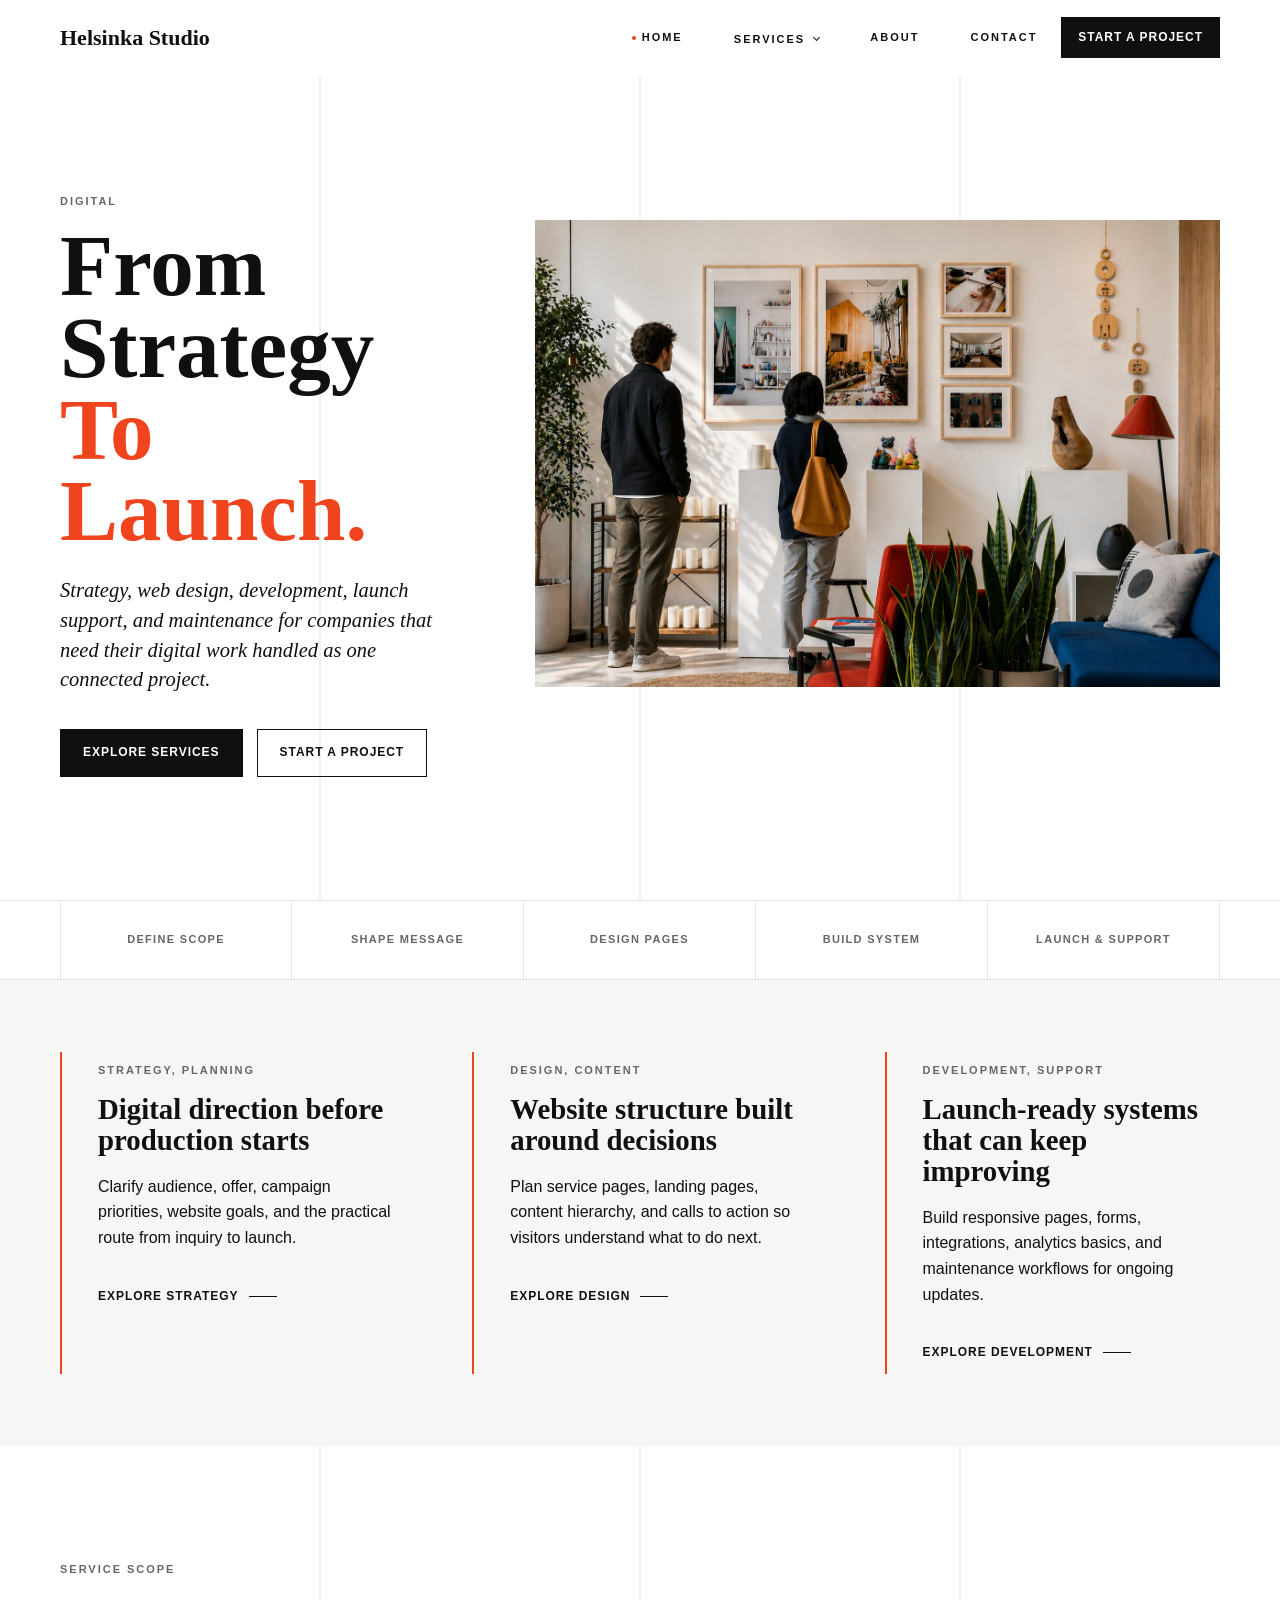
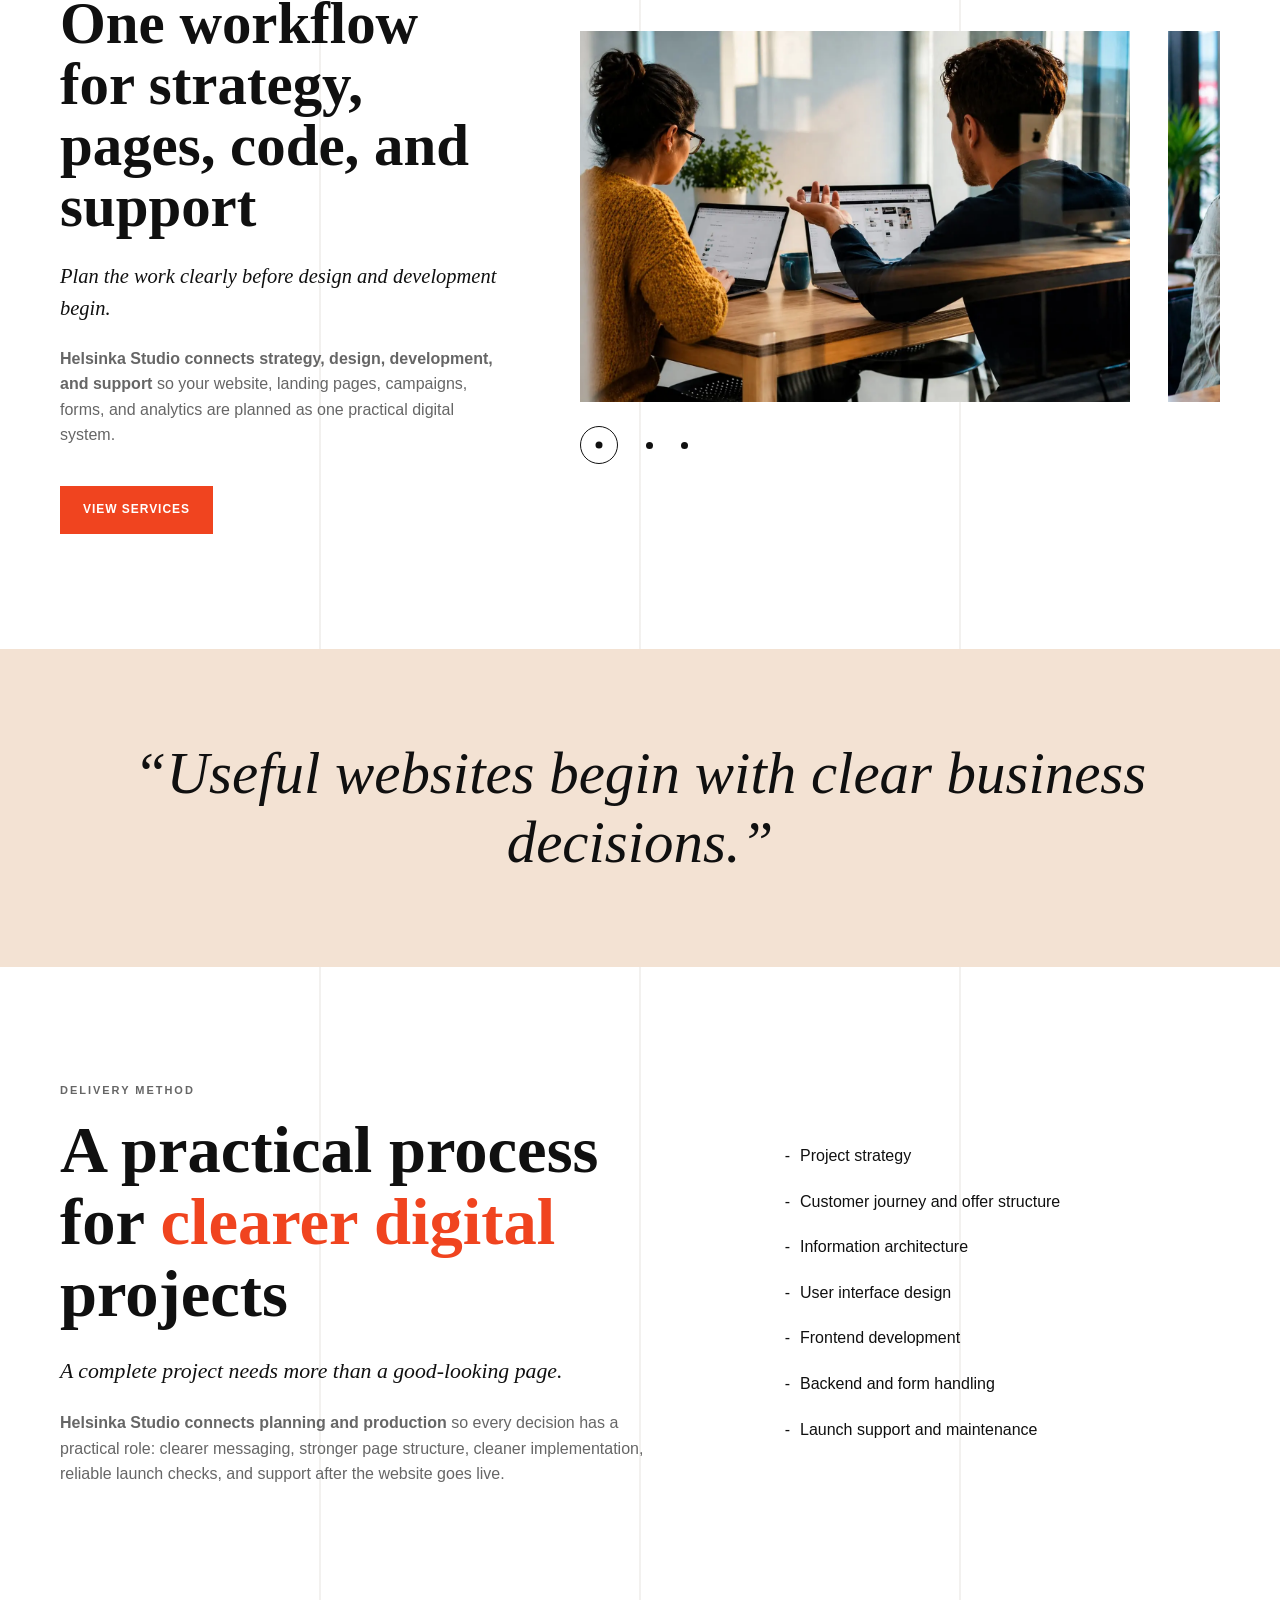
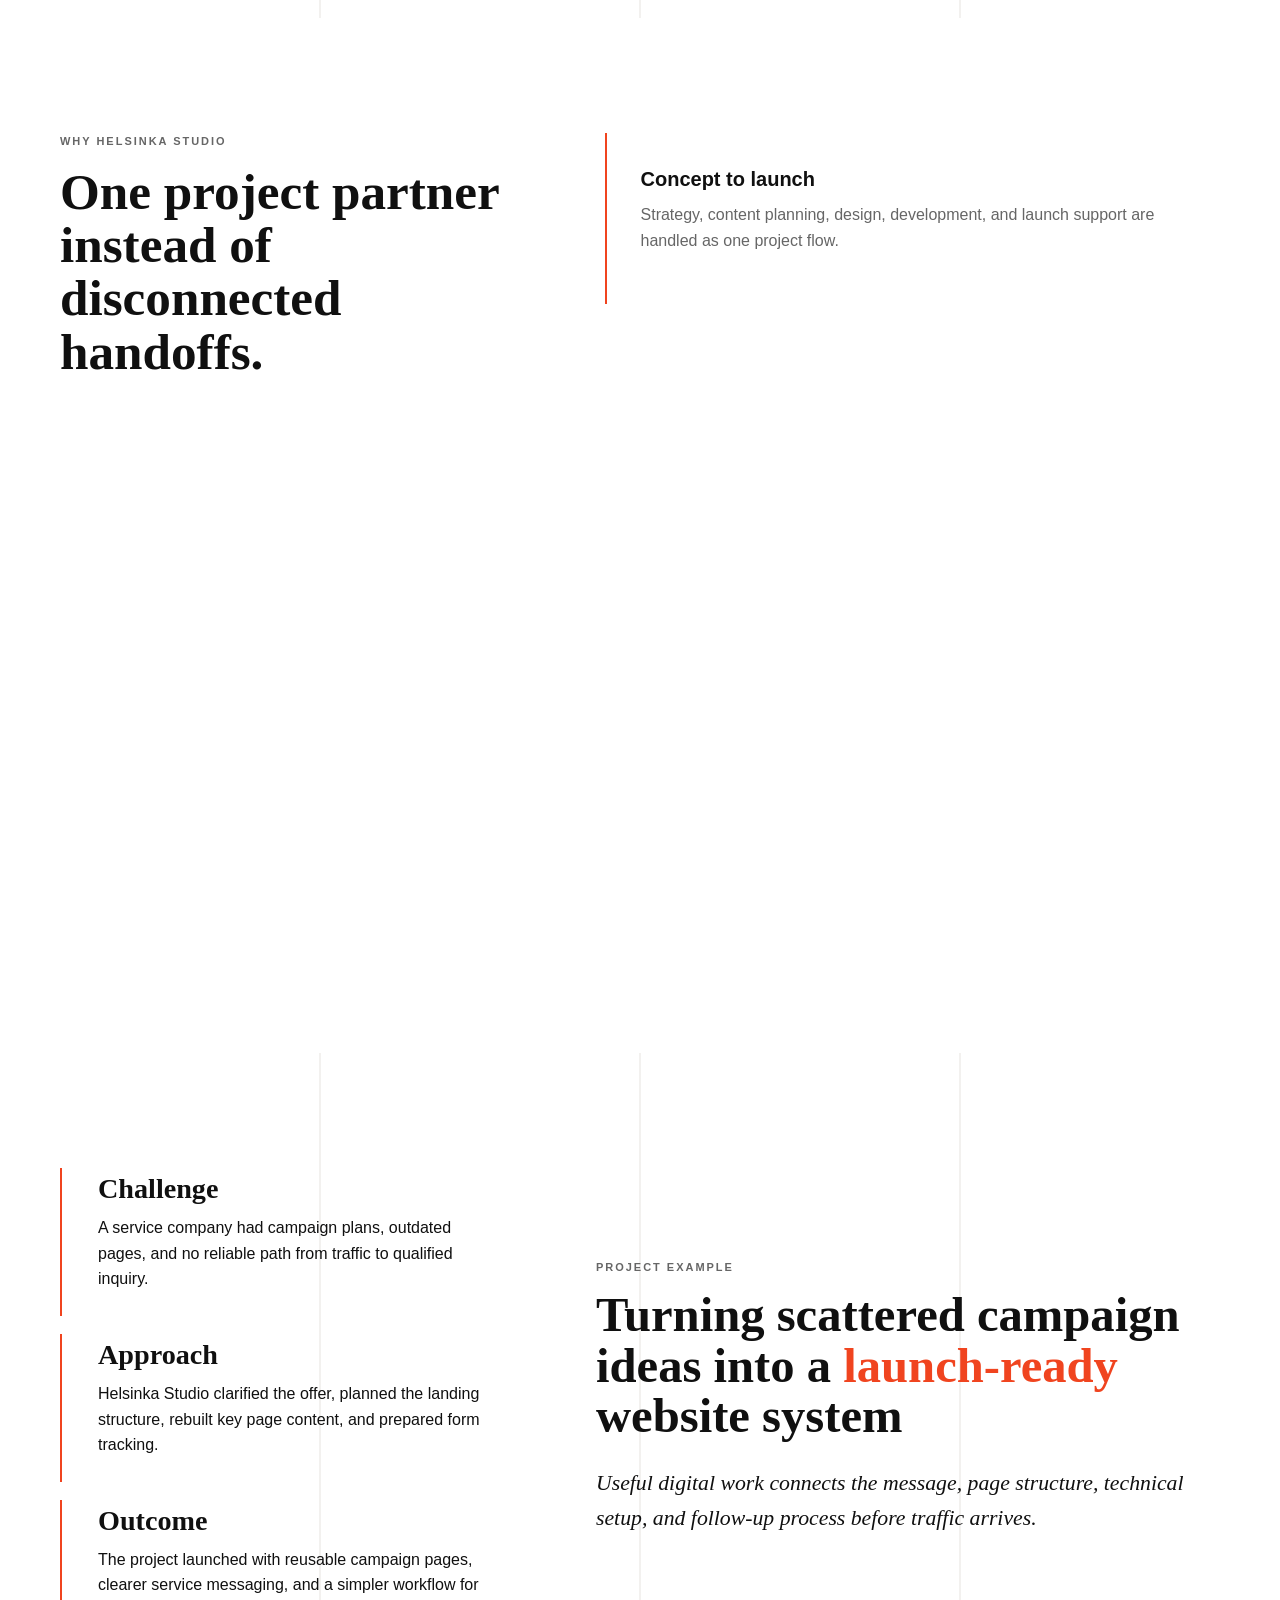
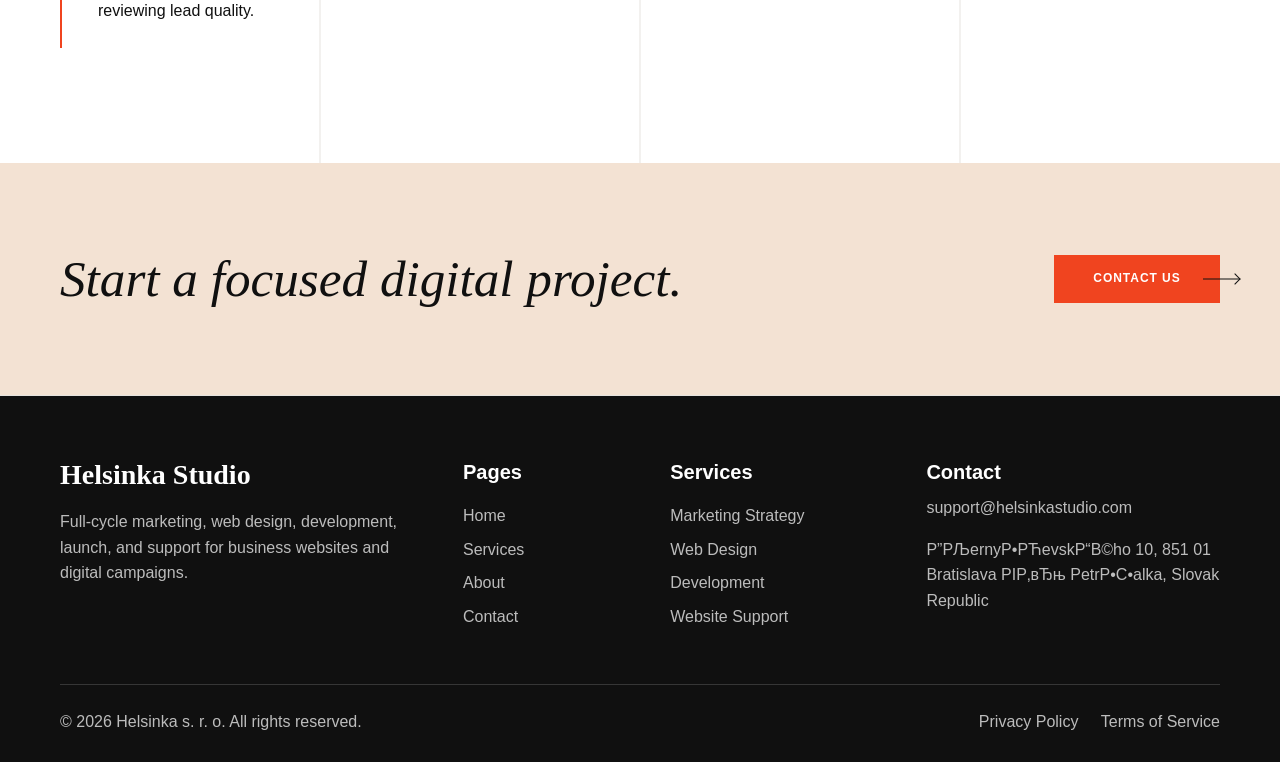
==== index.html @ 10fa4255 "init" ====
<!doctype html>
<html lang="en">
<head>
  <meta charset="utf-8">
  <meta name="viewport" content="width=device-width, initial-scale=1">
  <title>Helsinka Studio | Strategy, Web Design, Development and Launch Support</title>
  <meta name="description" content="Helsinka Studio is a full-cycle digital partner for marketing strategy, digital advertising, web design, development, launch support, and website maintenance.">
  <link rel="stylesheet" href="css/bundle.css">
</head>
<body>
  <a class="skip-link" href="#main">Skip to content</a>
  <header class="site-header" data-header>
    <div class="container header__inner">
      <a class="brand" href="index.html" aria-label="Helsinka Studio home">Helsinka Studio</a>
      <nav class="nav" aria-label="Primary navigation">
        <a class="nav__link is-active" href="index.html">Home</a>
        <div class="nav__item nav__item--dropdown" data-dropdown>
          <button class="nav__link nav__dropdown-toggle" type="button" data-dropdown-toggle aria-expanded="false">Services</button>
          <div class="nav__dropdown" data-dropdown-menu>
            <a href="services.html">All Services</a>
            <a href="strategy-planning.html">Strategy &amp; Planning</a>
            <a href="design-content.html">Design &amp; Content</a>
            <a href="development-support.html">Development &amp; Support</a>
            <a href="service-detail.html">Complete Solution</a>
          </div>
        </div>
        <a class="nav__link" href="about.html">About</a>
        <a class="nav__link" href="contact.html">Contact</a>
      </nav>
      <a class="button button--small" href="contact.html">Start a Project</a>
      <button class="menu-toggle" type="button" data-menu-open aria-controls="mobile-menu" aria-expanded="false">
        <span class="menu-toggle__line"></span>
        <span class="sr-only">Open menu</span>
      </button>
    </div>
  </header>

  <div class="mobile-menu" id="mobile-menu" data-mobile-menu aria-hidden="true">
    <div class="mobile-menu__bar">
      <a class="brand" href="index.html">Helsinka Studio</a>
      <button class="menu-close" type="button" data-menu-close aria-label="Close menu">Close</button>
    </div>
    <nav class="mobile-menu__nav" aria-label="Mobile navigation">
      <a href="index.html">Home</a>
      <a href="services.html">Services</a>
      <div class="mobile-menu__subnav" aria-label="Service pages">
        <a href="services.html">All Services</a>
        <a href="strategy-planning.html">Strategy &amp; Planning</a>
        <a href="design-content.html">Design &amp; Content</a>
        <a href="development-support.html">Development &amp; Support</a>
        <a href="service-detail.html">Complete Solution</a>
      </div>
      <a href="about.html">About</a>
      <a href="contact.html">Contact</a>
      <a class="button" href="contact.html">Start a Project</a>
    </nav>
    <p class="mobile-menu__note">Plan your next digital project with strategy, design, development, and launch support in one place.</p>
  </div>

  <main id="main">
    <section class="hero hero--home section">
      <div class="container hero__grid">
        <div class="hero__content">
          <p class="eyebrow">Digital</p>
          <h1>From Strategy<br><span>To Launch.</span></h1>
          <p class="hero__lead">Strategy, web design, development, launch support, and maintenance for companies that need their digital work handled as one connected project.</p>
          <div class="button-row">
            <a class="button" href="services.html">Explore Services</a>
            <a class="button button--secondary" href="contact.html">Start a Project</a>
          </div>
        </div>
        <figure class="hero__media">
          <img src="img/home/hero-main.jpg" alt="Person viewing framed design work in a bright studio interior">
        </figure>
      </div>
    </section>

    <section class="capability-strip" aria-label="Project lifecycle">
      <div class="container capability-strip__grid">
        <span>Define scope</span>
        <span>Shape message</span>
        <span>Design pages</span>
        <span>Build system</span>
        <span>Launch & support</span>
      </div>
    </section>

    <section class="insight-strip section--compact" aria-label="Core capabilities">
      <div class="container insight-strip__grid">
        <article class="insight-card">
          <p class="eyebrow">Strategy, planning</p>
          <h2>Digital direction before production starts</h2>
          <p>Clarify audience, offer, campaign priorities, website goals, and the practical route from inquiry to launch.</p>
          <a class="text-link" href="strategy-planning.html">Explore Strategy</a>
        </article>
        <article class="insight-card">
          <p class="eyebrow">Design, content</p>
          <h2>Website structure built around decisions</h2>
          <p>Plan service pages, landing pages, content hierarchy, and calls to action so visitors understand what to do next.</p>
          <a class="text-link" href="design-content.html">Explore Design</a>
        </article>
        <article class="insight-card">
          <p class="eyebrow">Development, support</p>
          <h2>Launch-ready systems that can keep improving</h2>
          <p>Build responsive pages, forms, integrations, analytics basics, and maintenance workflows for ongoing updates.</p>
          <a class="text-link" href="development-support.html">Explore Development</a>
        </article>
      </div>
    </section>

    <section class="section services-showcase">
      <div class="container services-showcase__grid">
        <div class="services-showcase__content">
          <p class="eyebrow">Service scope</p>
          <h2>One workflow for strategy, pages, code, and support</h2>
          <p class="services-showcase__lead">Plan the work clearly before design and development begin.</p>
          <p><strong>Helsinka Studio connects strategy, design, development, and support</strong> so your website, landing pages, campaigns, forms, and analytics are planned as one practical digital system.</p>
          <a class="button" href="services.html">View Services</a>
        </div>
        <div class="gallery-slider" data-gallery>
          <div class="gallery-slider__viewport">
            <div class="gallery-slider__track" data-gallery-track>
              <figure class="gallery-slider__slide">
                <img src="img/gallery-main/gallery-1.webp" alt="Team reviewing digital work around a meeting table">
              </figure>
              <figure class="gallery-slider__slide">
                <img src="img/gallery-main/gallery-2.webp" alt="Business discussion during a digital project session">
              </figure>
              <figure class="gallery-slider__slide">
                <img src="img/gallery-main/gallery-3.webp" alt="Workspace prepared for planning website and marketing tasks">
              </figure>
            </div>
          </div>
          <div class="gallery-slider__dots" aria-label="Gallery slides">
            <button class="is-active" type="button" data-gallery-dot="0" aria-label="Show slide 1"></button>
            <button type="button" data-gallery-dot="1" aria-label="Show slide 2"></button>
            <button type="button" data-gallery-dot="2" aria-label="Show slide 3"></button>
          </div>
        </div>
      </div>
    </section>

    <section class="motto-banner" aria-label="Helsinka Studio motto">
      <div class="container motto-banner__inner">
        <p>&ldquo;Useful websites begin with clear business decisions.&rdquo;</p>
      </div>
    </section>

    <section class="section method-section">
      <div class="container method-section__grid">
        <div class="method-section__content">
          <p class="eyebrow">Delivery method</p>
          <h2>A practical process for <span>clearer digital</span> projects</h2>
          <p class="method-section__lead">A complete project needs more than a good-looking page.</p>
          <p><strong>Helsinka Studio connects planning and production</strong> so every decision has a practical role: clearer messaging, stronger page structure, cleaner implementation, reliable launch checks, and support after the website goes live.</p>
        </div>
        <ul class="method-list" aria-label="Digital process capabilities">
          <li>Project strategy</li>
          <li>Customer journey and offer structure</li>
          <li>Information architecture</li>
          <li>User interface design</li>
          <li>Frontend development</li>
          <li>Backend and form handling</li>
          <li>Launch support and maintenance</li>
        </ul>
      </div>
    </section>

    <section class="section why-section" data-scroll-cards>
      <div class="container split">
        <div>
          <p class="eyebrow">Why Helsinka Studio</p>
          <h2>One project partner instead of disconnected handoffs.</h2>
        </div>
        <div class="stack why-section__cards">
          <article class="text-block why-card is-open"><h3>Concept to launch</h3><p>Strategy, content planning, design, development, and launch support are handled as one project flow.</p></article>
          <article class="text-block why-card"><h3>Clear communication</h3><p>Project decisions are documented so teams know what is being built, why it matters, and what comes next.</p></article>
          <article class="text-block why-card"><h3>Practical digital systems</h3><p>Websites are planned around business use: inquiries, campaign pages, tracking, editing, and maintenance.</p></article>
          <article class="text-block why-card"><h3>Support after launch</h3><p>The work continues with updates, campaign adjustments, performance checks, and ongoing improvements.</p></article>
        </div>
      </div>
    </section>

    <section class="section section--case">
      <div class="container case-feature">
        <div class="case-feature__cards">
          <article>
            <h3>Challenge</h3>
            <p>A service company had campaign plans, outdated pages, and no reliable path from traffic to qualified inquiry.</p>
          </article>
          <article>
            <h3>Approach</h3>
            <p>Helsinka Studio clarified the offer, planned the landing structure, rebuilt key page content, and prepared form tracking.</p>
          </article>
          <article>
            <h3>Outcome</h3>
            <p>The project launched with reusable campaign pages, clearer service messaging, and a simpler workflow for reviewing lead quality.</p>
          </article>
        </div>
        <div class="case-feature__heading">
          <p class="eyebrow">Project example</p>
          <h2>Turning scattered campaign ideas into a <span>launch-ready</span> website system</h2>
          <p>Useful digital work connects the message, page structure, technical setup, and follow-up process before traffic arrives.</p>
        </div>
      </div>
    </section>

    <section class="section cta-section">
      <div class="container cta-section__inner">
        <h2>Start a focused digital project.</h2>
        <a class="button button--accent button--line" href="contact.html">Contact Us</a>
      </div>
    </section>
  </main>

  <footer class="site-footer">
    <div class="container footer__grid">
      <div>
        <h2 class="footer__brand">Helsinka Studio</h2>
        <p>Full-cycle marketing, web design, development, launch, and support for business websites and digital campaigns.</p>
      </div>
      <nav aria-label="Footer pages"><h3>Pages</h3><a href="index.html">Home</a><a href="services.html">Services</a><a href="about.html">About</a><a href="contact.html">Contact</a></nav>
      <nav aria-label="Footer services"><h3>Services</h3><a href="services.html#marketing">Marketing Strategy</a><a href="services.html#web-design">Web Design</a><a href="services.html#development">Development</a><a href="services.html#support">Website Support</a></nav>
      <div><h3>Contact</h3><p><a href="mailto:support@helsinkastudio.com">support@helsinkastudio.com</a></p><p>Р”РЉernyР•РЋevskР“В©ho 10, 851 01 Bratislava РІР‚вЂњ PetrР•С•alka, Slovak Republic</p></div>
    </div>
    <div class="container footer__bottom">
      <p>&copy; <span data-year></span> Helsinka s. r. o. All rights reserved.</p>
      <p><a href="privacy.html">Privacy Policy</a> <a href="terms.html">Terms of Service</a></p>
    </div>
  </footer>
  <script src="js/main.js"></script>
</body>
</html>
---- css/bundle.css ----
@import url("base.css");
@import url("pages/home.css");
@import url("pages/services.css");
@import url("pages/service.css");
@import url("pages/about.css");
@import url("pages/contact.css");
@import url("pages/legal.css");
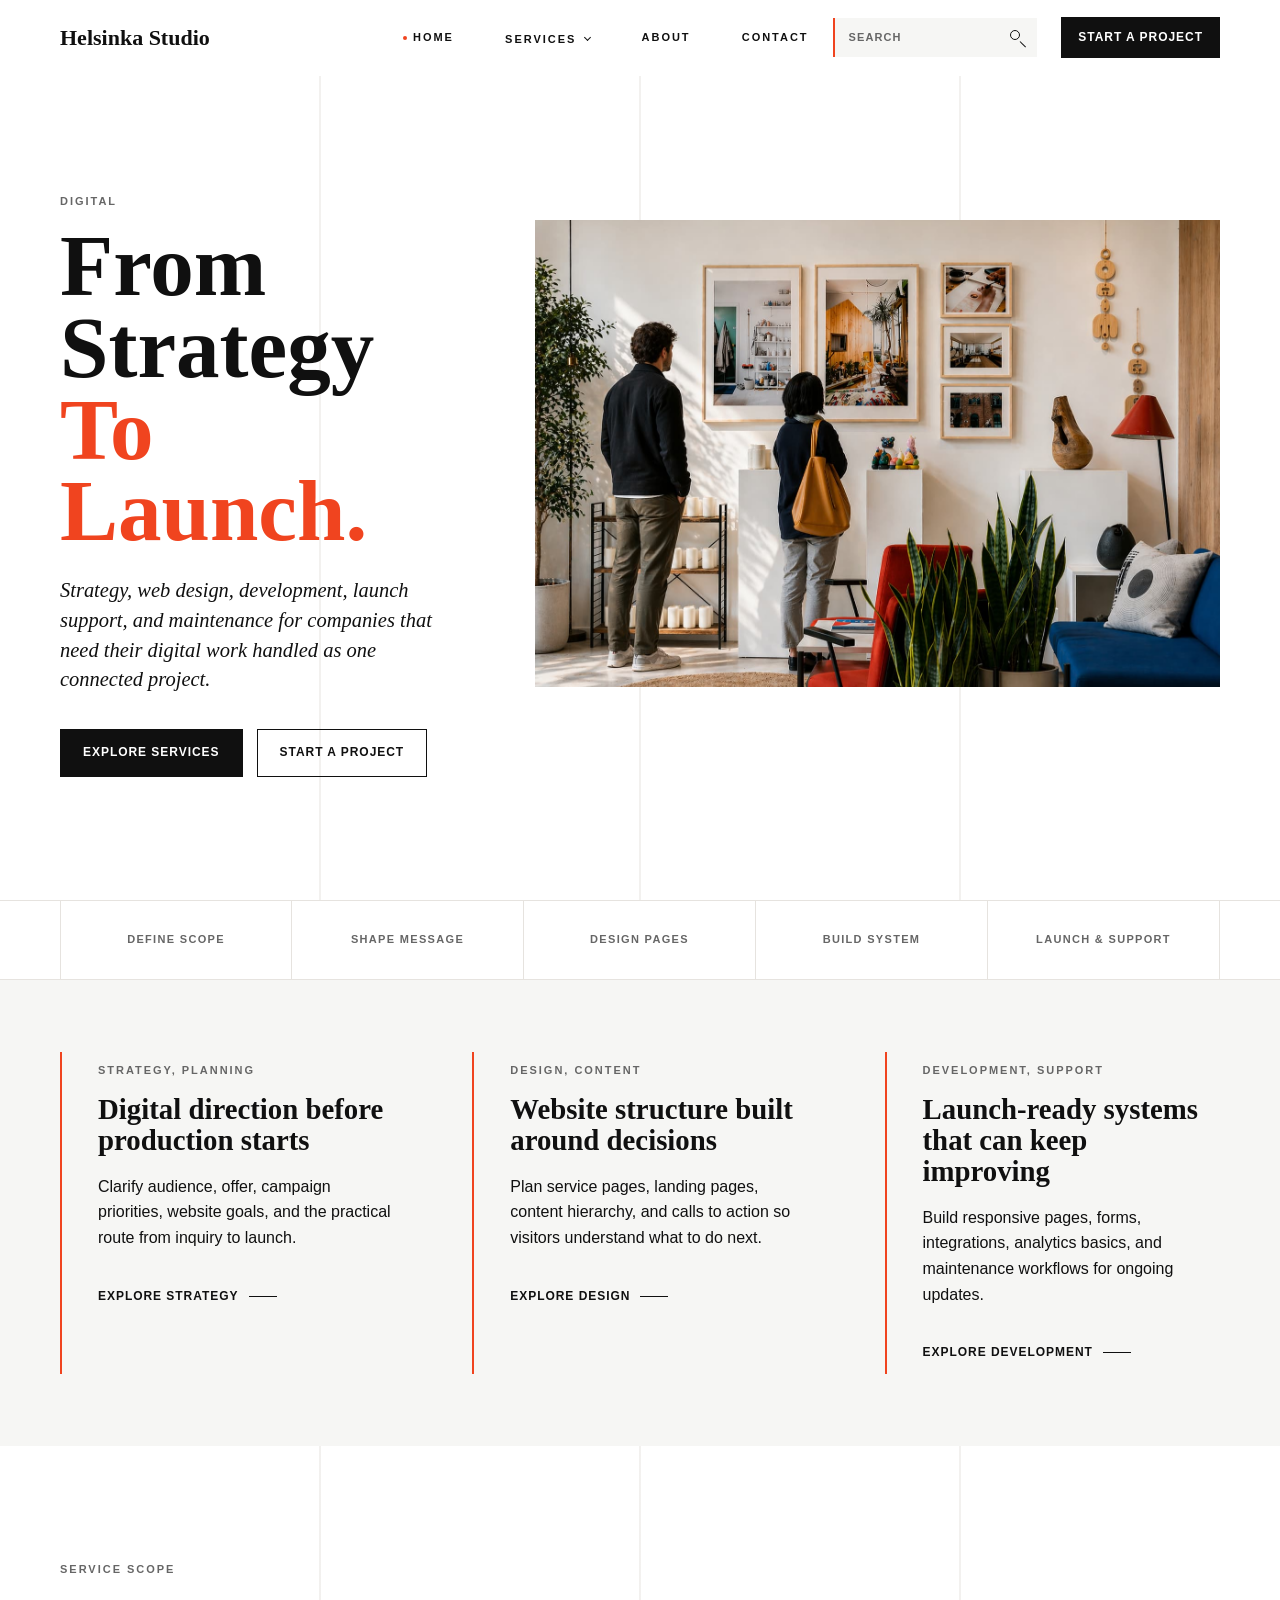
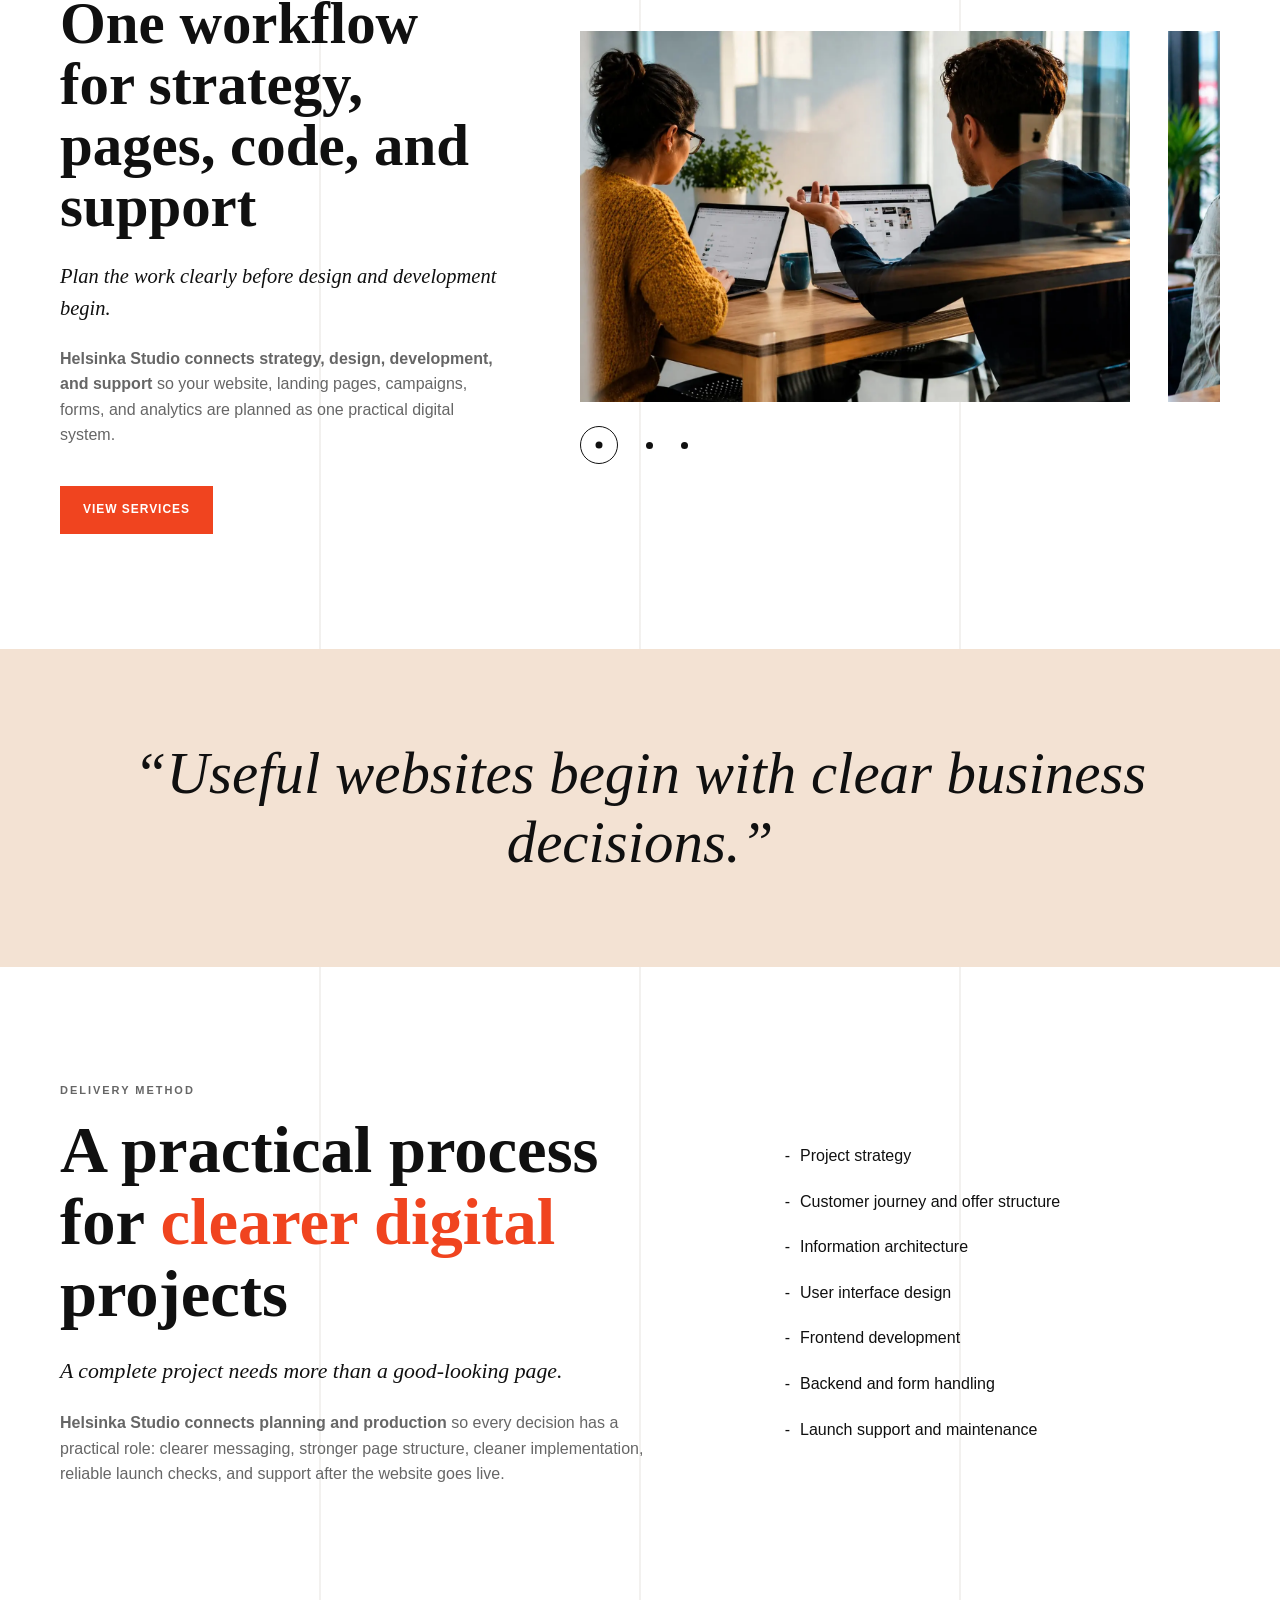
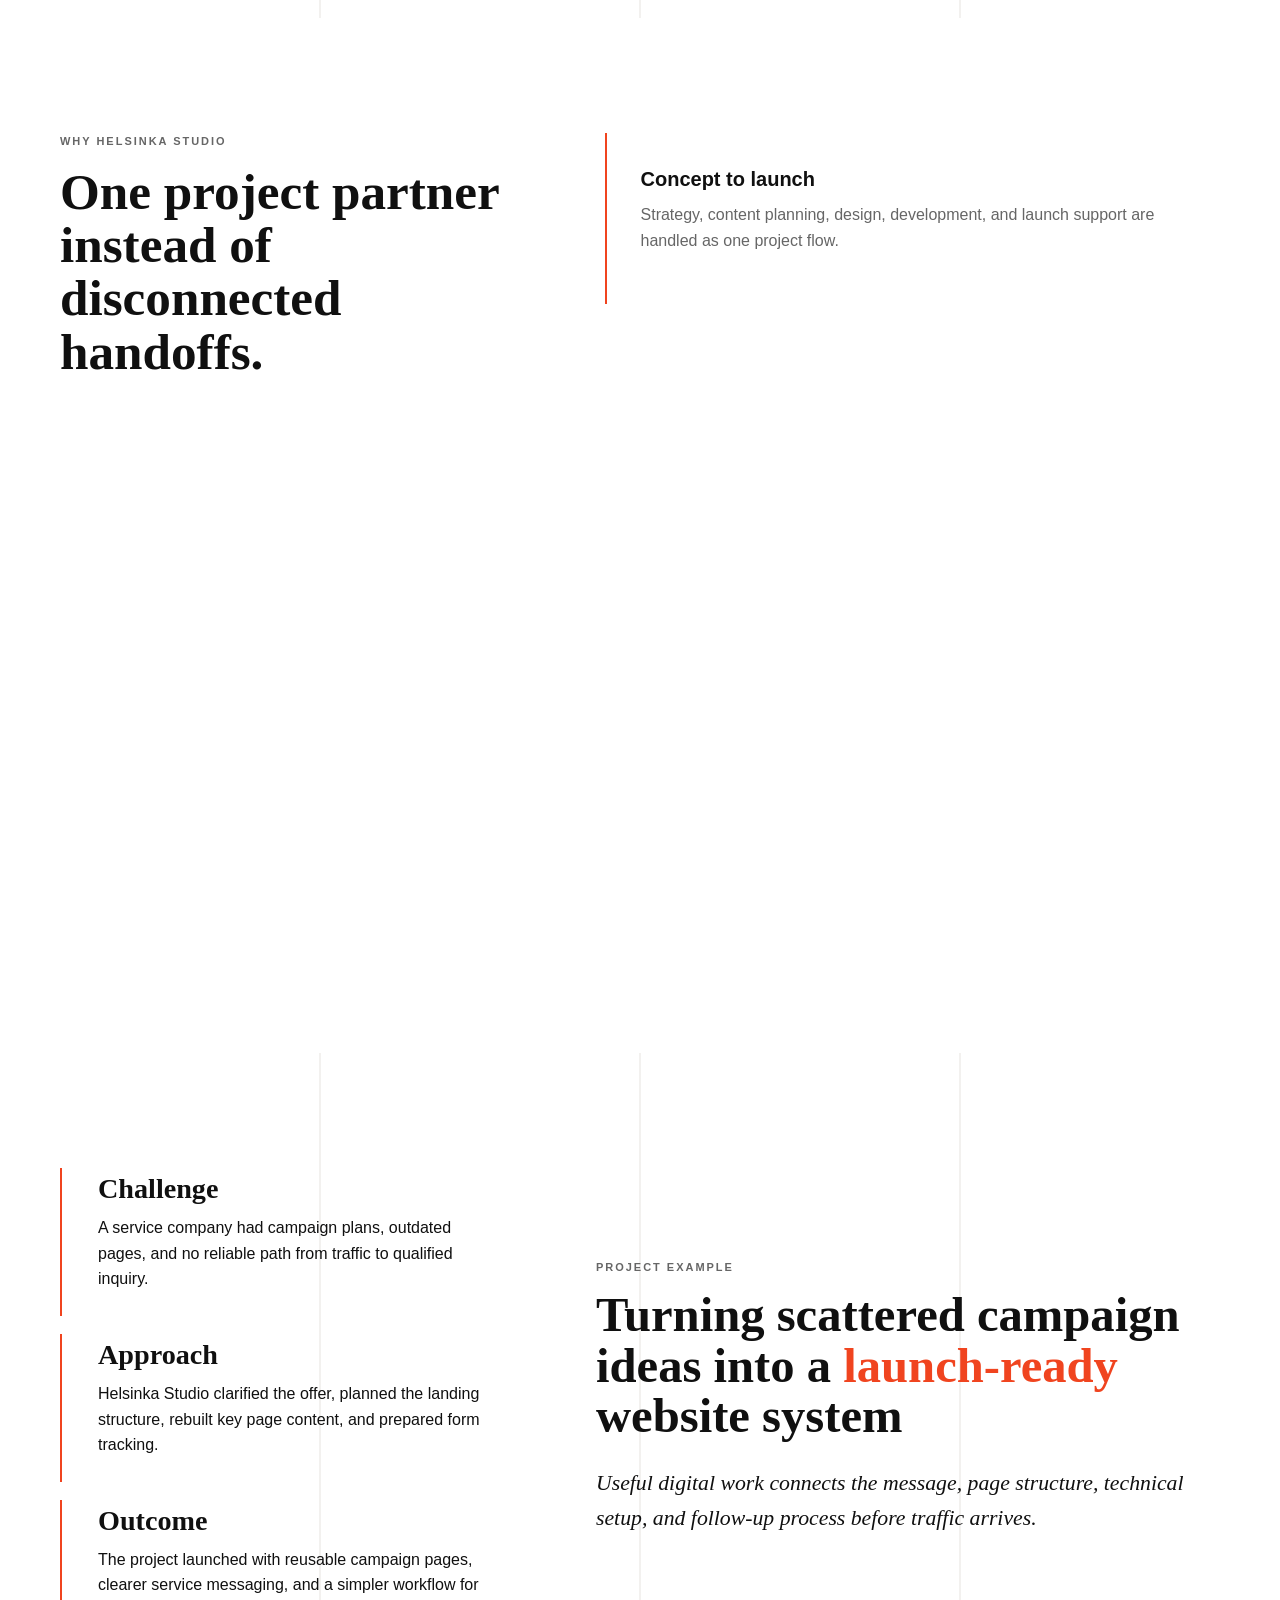
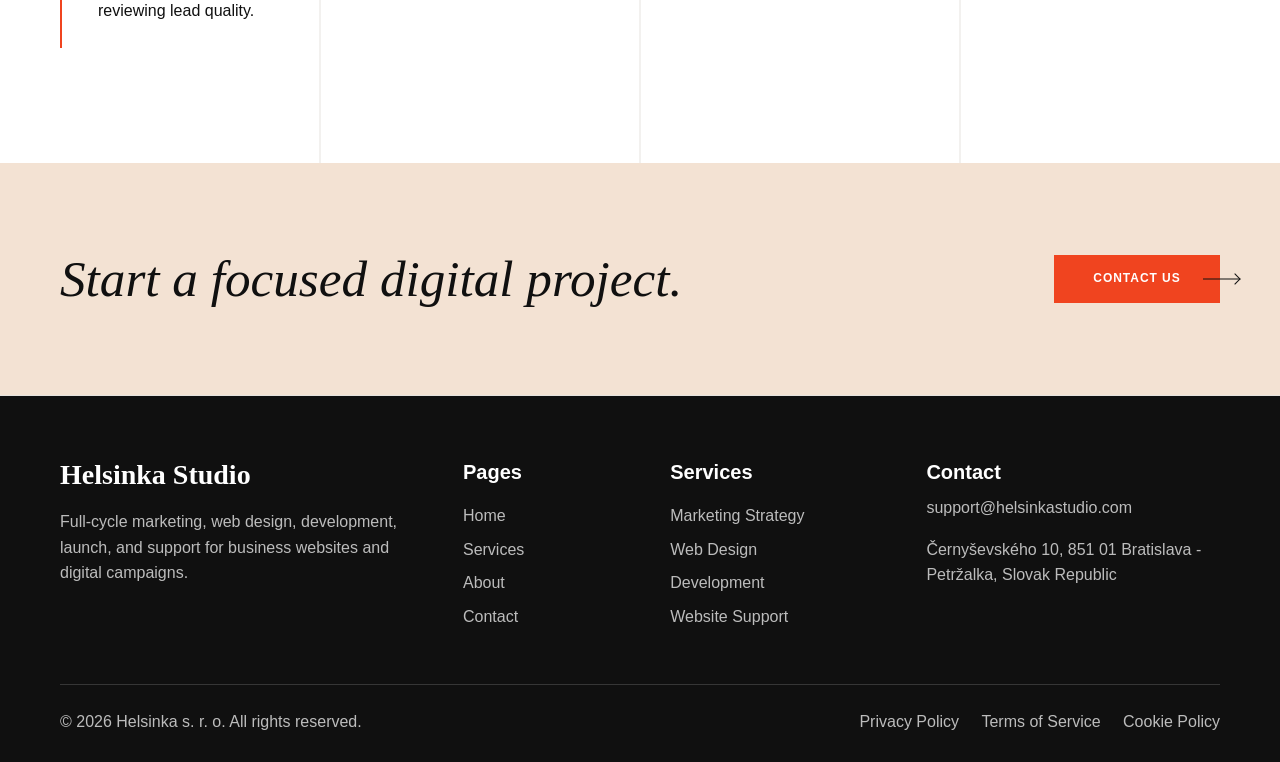
==== commit b45ef62f: "upd" ====
--- a/index.html
+++ b/index.html
@@ -5,6 +5,7 @@
   <meta name="viewport" content="width=device-width, initial-scale=1">
   <title>Helsinka Studio | Strategy, Web Design, Development and Launch Support</title>
   <meta name="description" content="Helsinka Studio is a full-cycle digital partner for marketing strategy, digital advertising, web design, development, launch support, and website maintenance.">
+  <link rel="icon" href="img/common/favicon.svg" type="image/svg+xml">
   <link rel="stylesheet" href="css/bundle.css">
 </head>
 <body>
@@ -27,6 +28,14 @@
         <a class="nav__link" href="about.html">About</a>
         <a class="nav__link" href="contact.html">Contact</a>
       </nav>
+      <form class="site-search" role="search" data-site-search novalidate>
+        <label class="sr-only" for="site-search-input">Search website</label>
+        <div class="site-search__field">
+          <input id="site-search-input" type="search" name="q" placeholder="Search" autocomplete="off" data-search-input>
+          <button class="site-search__submit" type="submit">Search</button>
+        </div>
+        <div class="site-search__results" data-search-results aria-live="polite"></div>
+      </form>
       <a class="button button--small" href="contact.html">Start a Project</a>
       <button class="menu-toggle" type="button" data-menu-open aria-controls="mobile-menu" aria-expanded="false">
         <span class="menu-toggle__line"></span>
@@ -221,11 +230,11 @@
       </div>
       <nav aria-label="Footer pages"><h3>Pages</h3><a href="index.html">Home</a><a href="services.html">Services</a><a href="about.html">About</a><a href="contact.html">Contact</a></nav>
       <nav aria-label="Footer services"><h3>Services</h3><a href="services.html#marketing">Marketing Strategy</a><a href="services.html#web-design">Web Design</a><a href="services.html#development">Development</a><a href="services.html#support">Website Support</a></nav>
-      <div><h3>Contact</h3><p><a href="mailto:support@helsinkastudio.com">support@helsinkastudio.com</a></p><p>Р”РЉernyР•РЋevskР“В©ho 10, 851 01 Bratislava РІР‚вЂњ PetrР•С•alka, Slovak Republic</p></div>
+      <div><h3>Contact</h3><p><a href="mailto:support@helsinkastudio.com">support@helsinkastudio.com</a></p><p>&#268;erny&#353;evsk&#233;ho 10, 851 01 Bratislava - Petr&#382;alka, Slovak Republic</p></div>
     </div>
     <div class="container footer__bottom">
       <p>&copy; <span data-year></span> Helsinka s. r. o. All rights reserved.</p>
-      <p><a href="privacy.html">Privacy Policy</a> <a href="terms.html">Terms of Service</a></p>
+      <p><a href="privacy.html">Privacy Policy</a> <a href="terms.html">Terms of Service</a> <a href="cookie-policy.html">Cookie Policy</a></p>
     </div>
   </footer>
   <script src="js/main.js"></script>
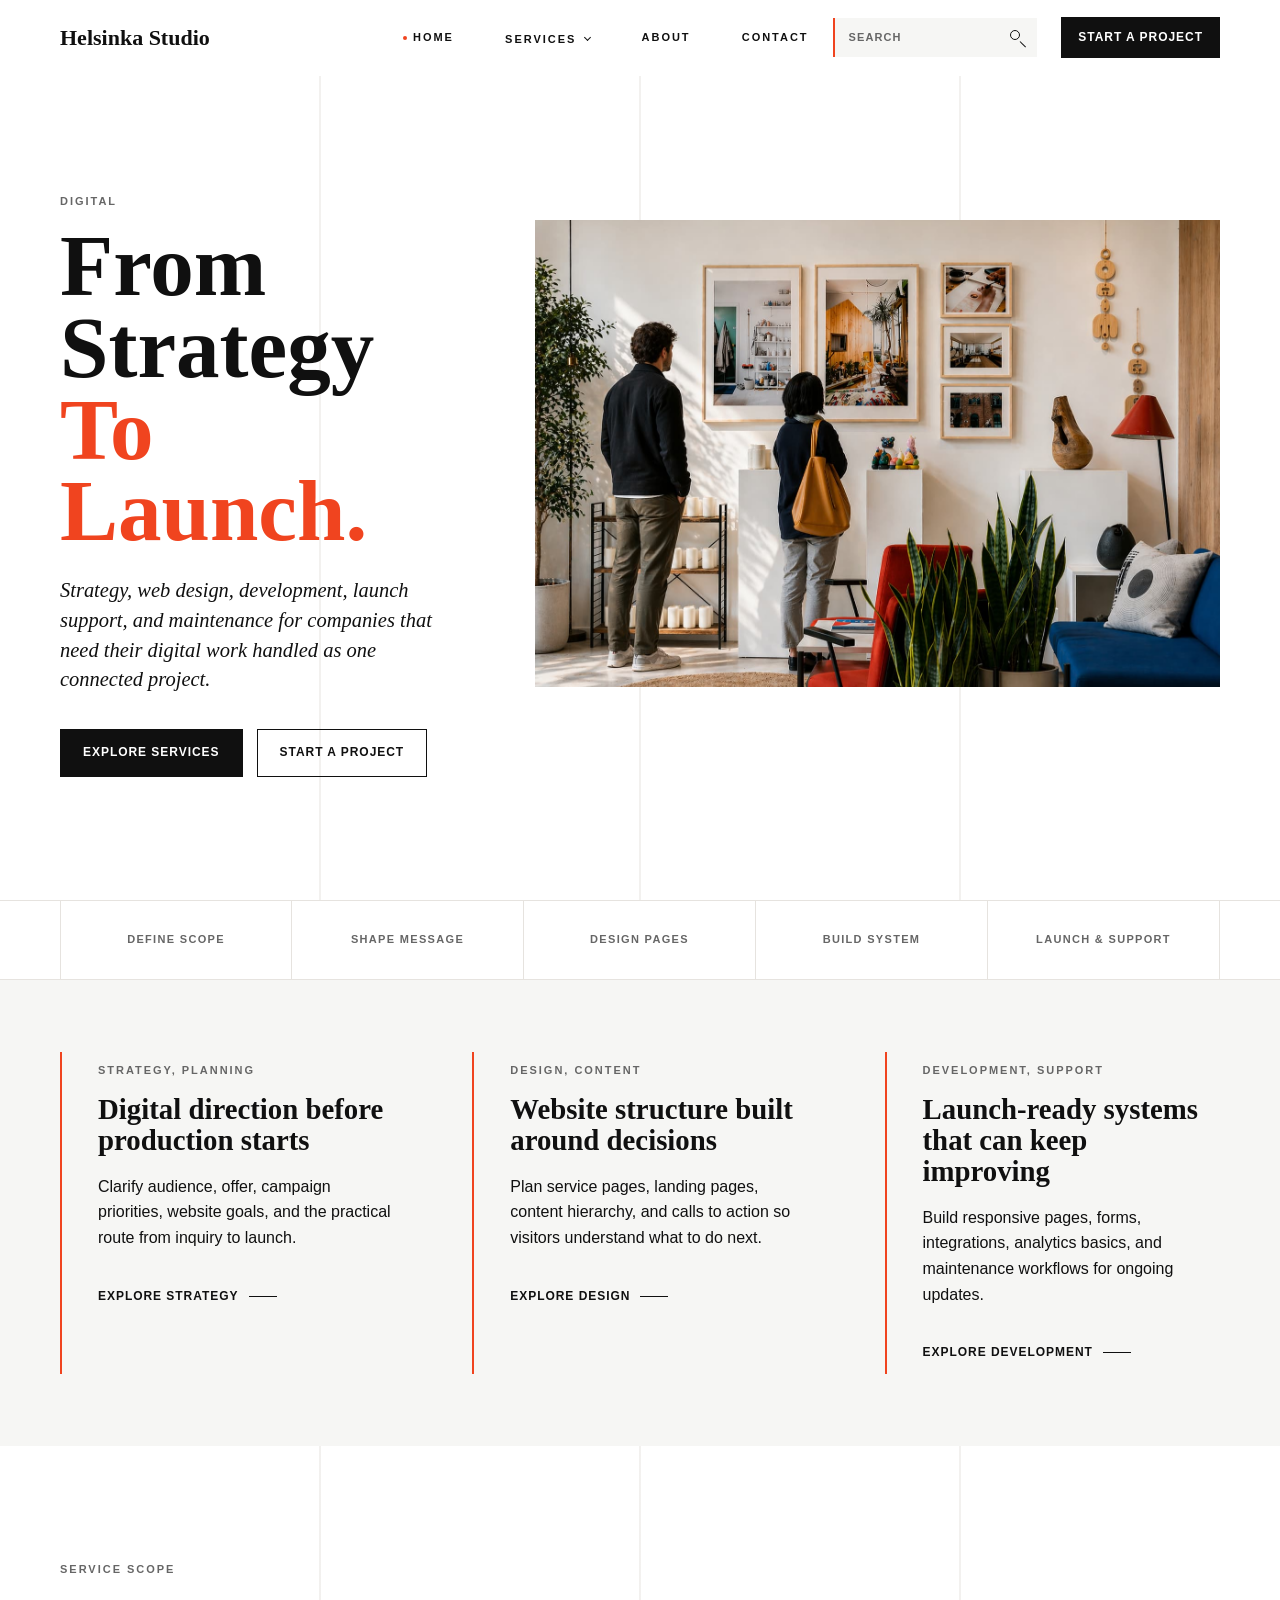
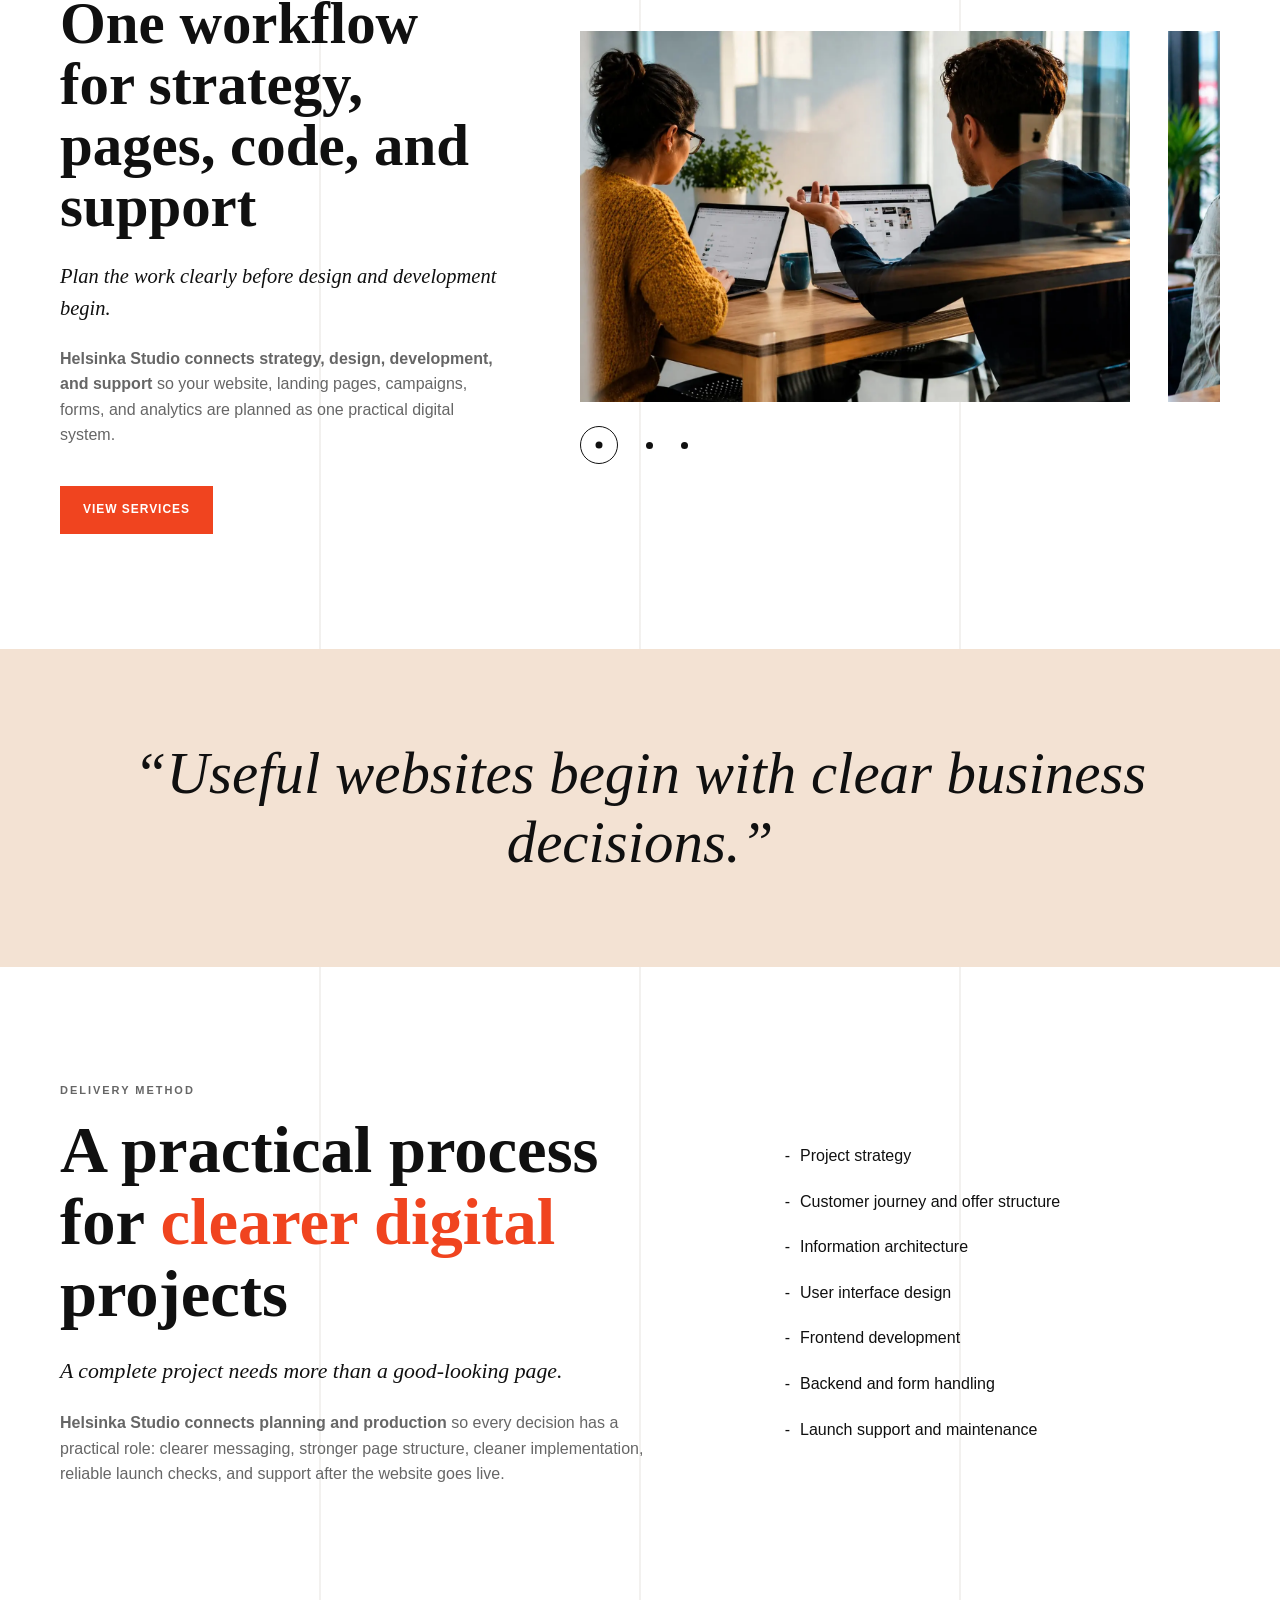
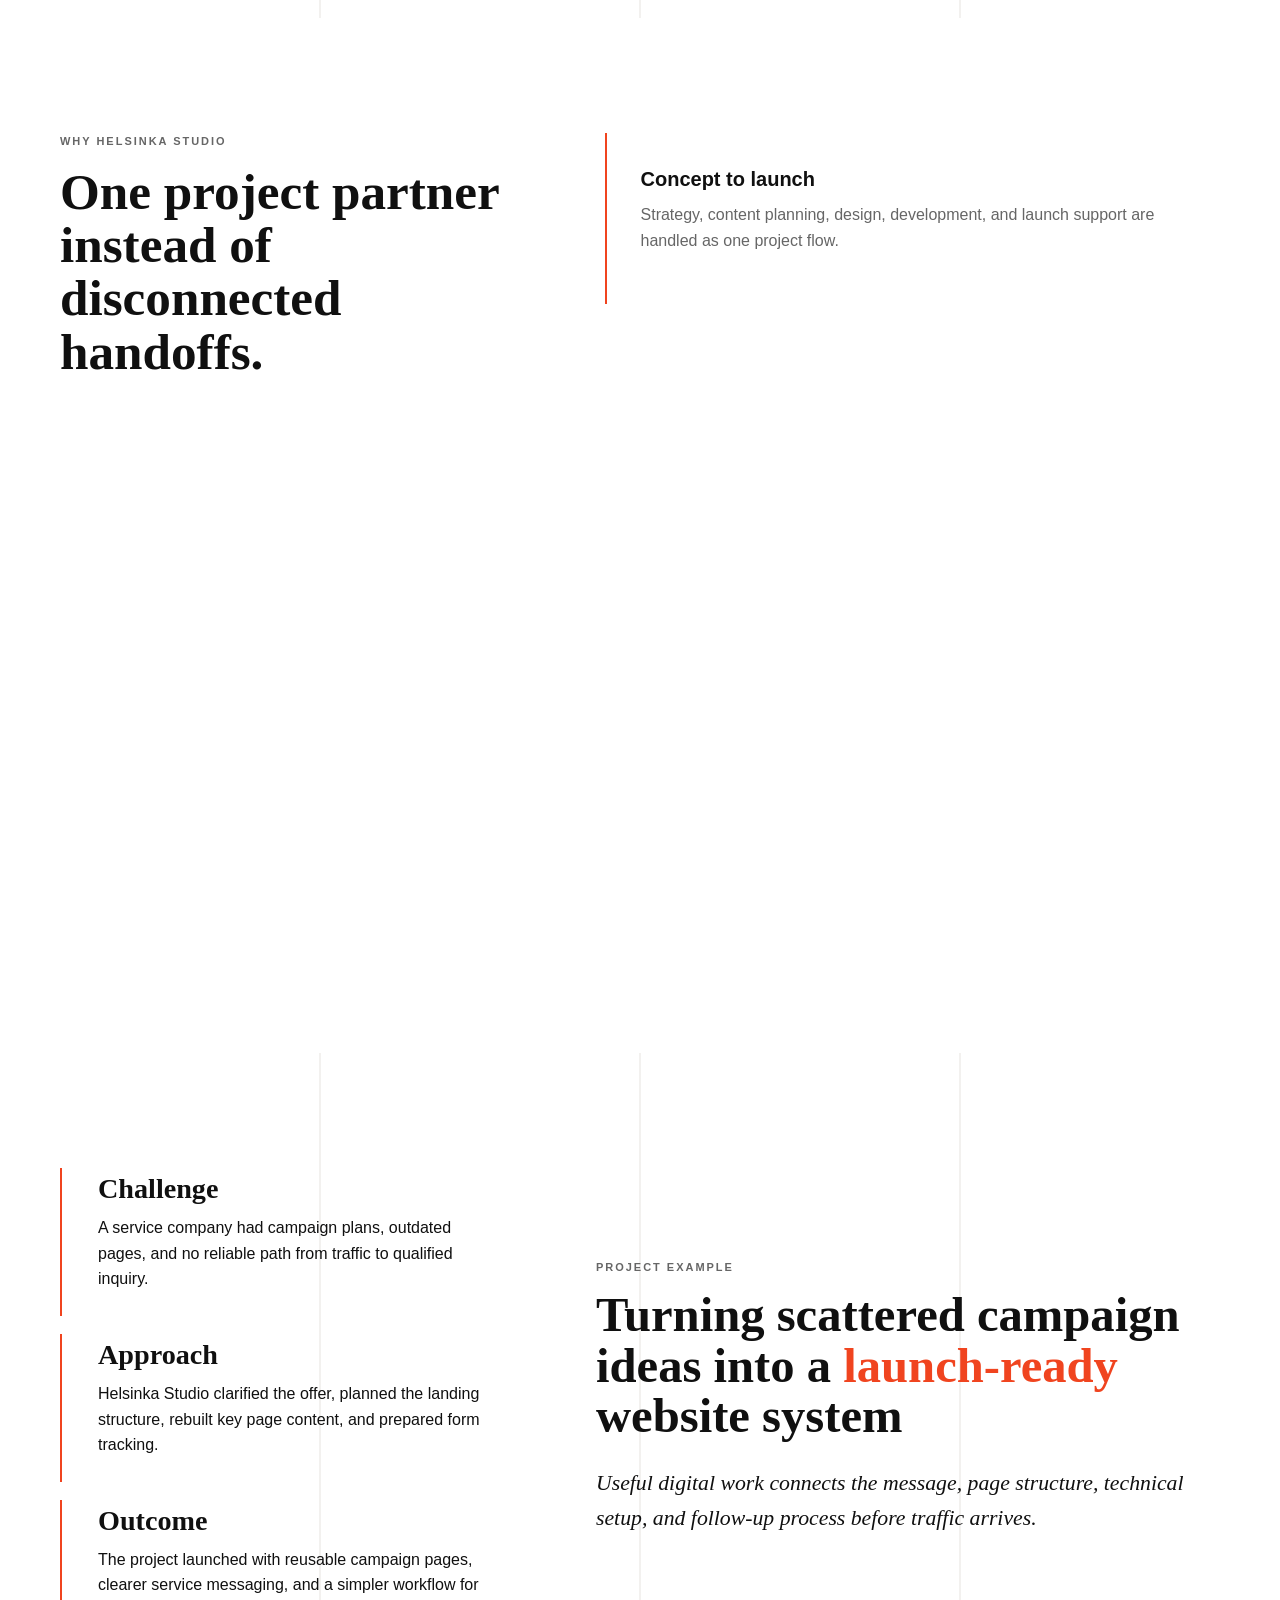
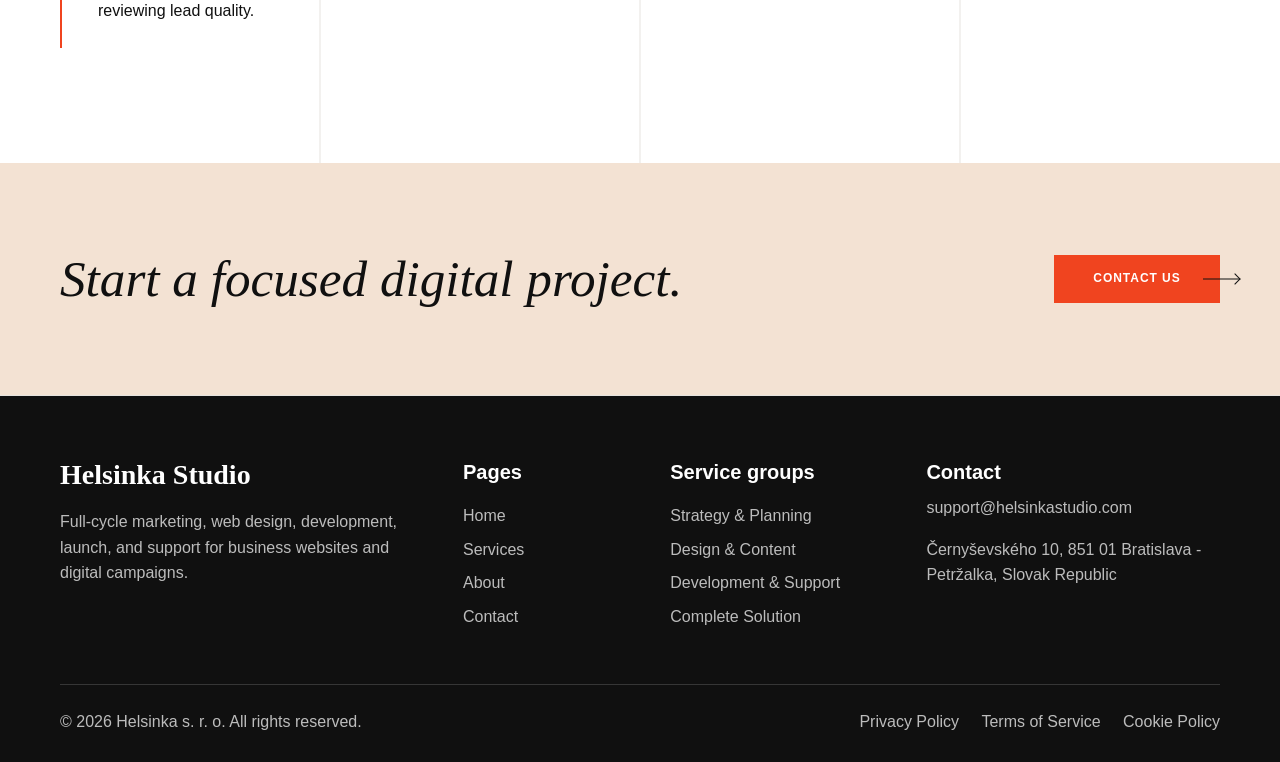
==== commit 161f5ec1: "done" ====
--- a/index.html
+++ b/index.html
@@ -229,7 +229,7 @@
         <p>Full-cycle marketing, web design, development, launch, and support for business websites and digital campaigns.</p>
       </div>
       <nav aria-label="Footer pages"><h3>Pages</h3><a href="index.html">Home</a><a href="services.html">Services</a><a href="about.html">About</a><a href="contact.html">Contact</a></nav>
-      <nav aria-label="Footer services"><h3>Services</h3><a href="services.html#marketing">Marketing Strategy</a><a href="services.html#web-design">Web Design</a><a href="services.html#development">Development</a><a href="services.html#support">Website Support</a></nav>
+      <nav aria-label="Footer services"><h3>Service groups</h3><a href="strategy-planning.html">Strategy & Planning</a><a href="design-content.html">Design & Content</a><a href="development-support.html">Development & Support</a><a href="service-detail.html">Complete Solution</a></nav>
       <div><h3>Contact</h3><p><a href="mailto:support@helsinkastudio.com">support@helsinkastudio.com</a></p><p>&#268;erny&#353;evsk&#233;ho 10, 851 01 Bratislava - Petr&#382;alka, Slovak Republic</p></div>
     </div>
     <div class="container footer__bottom">
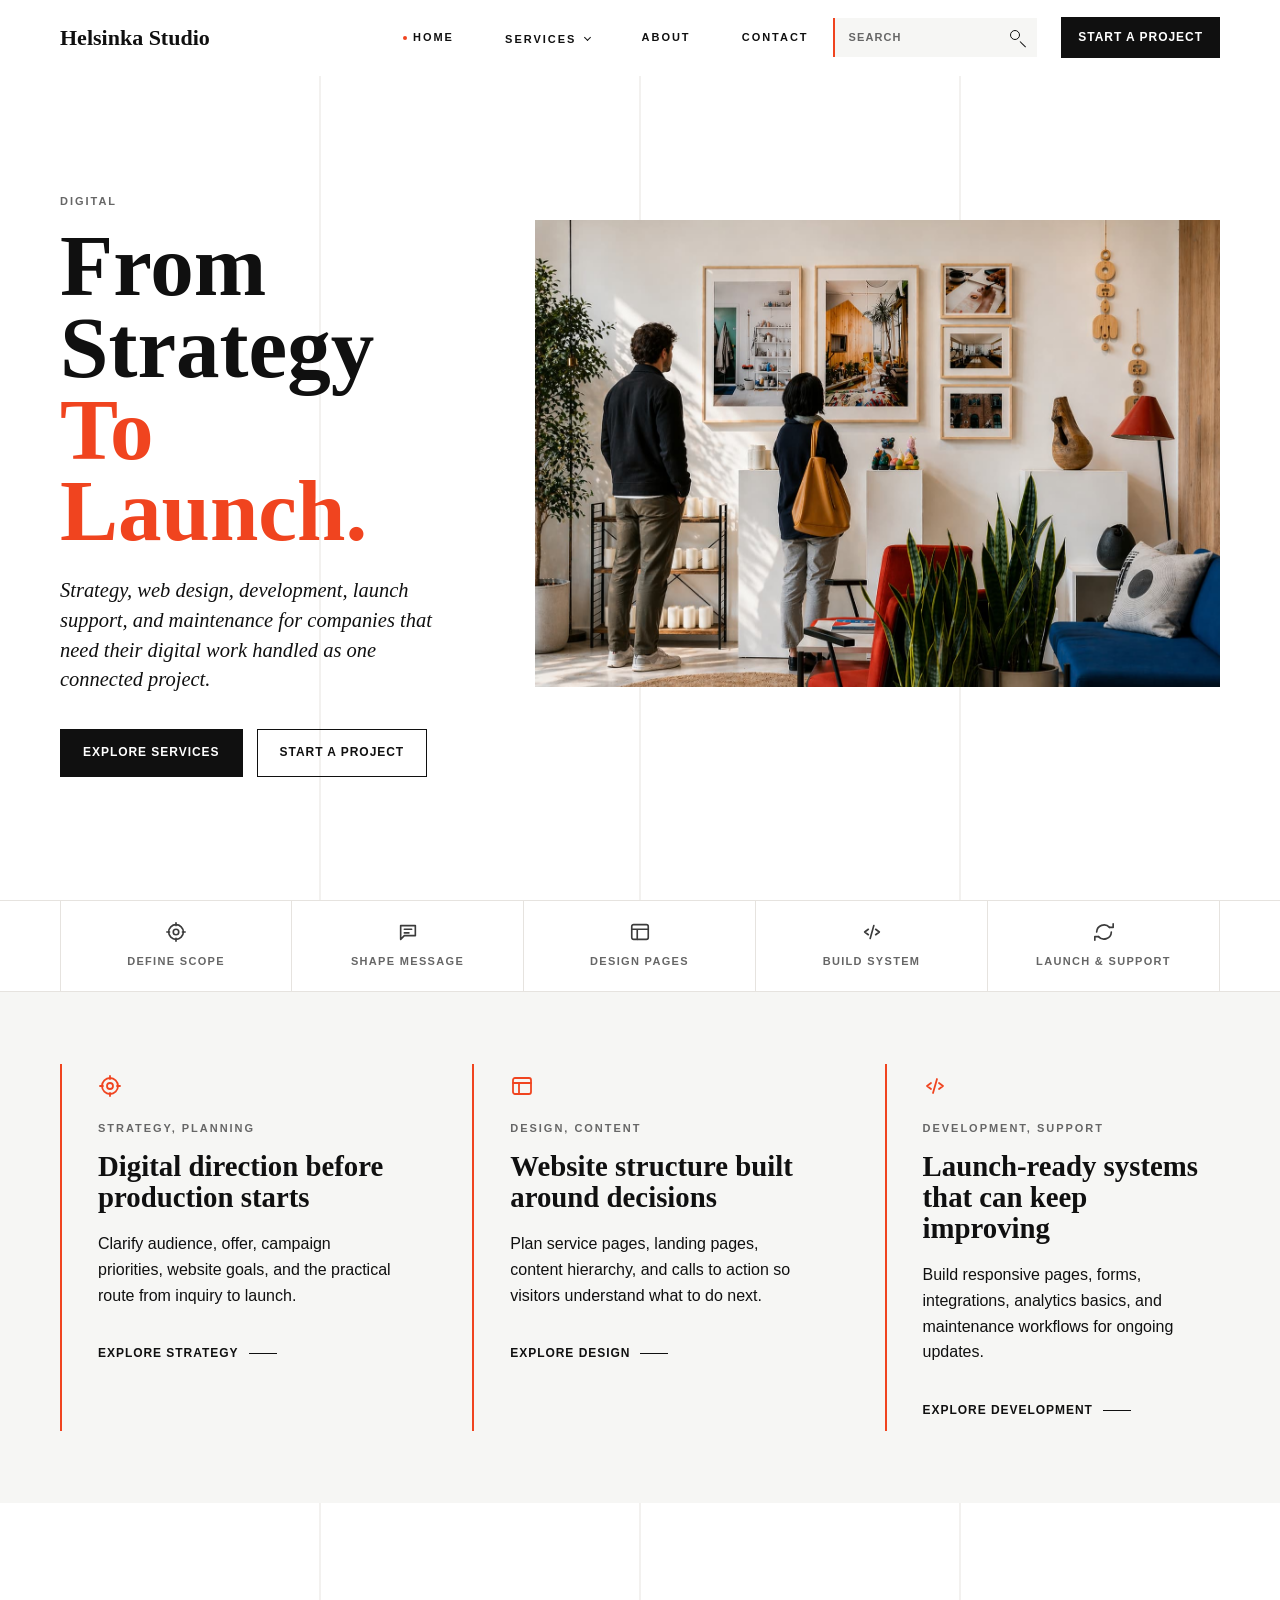
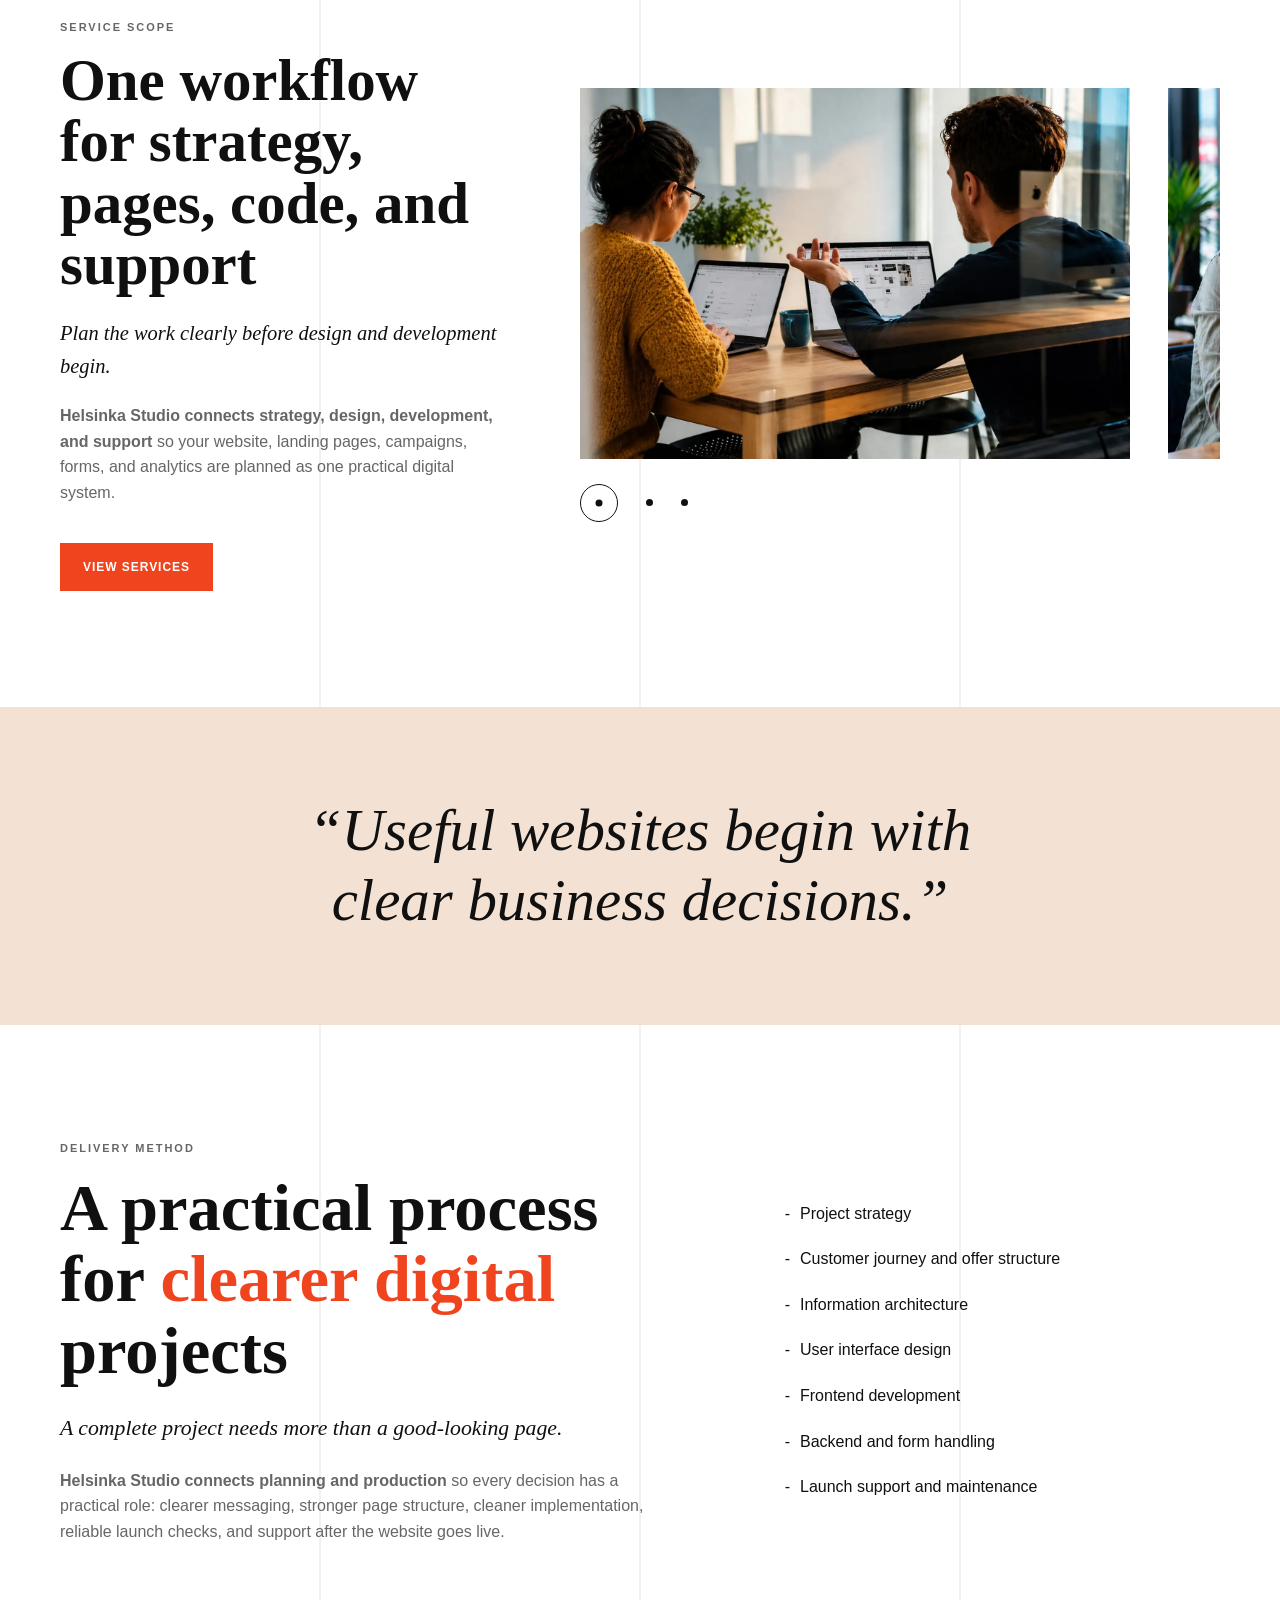
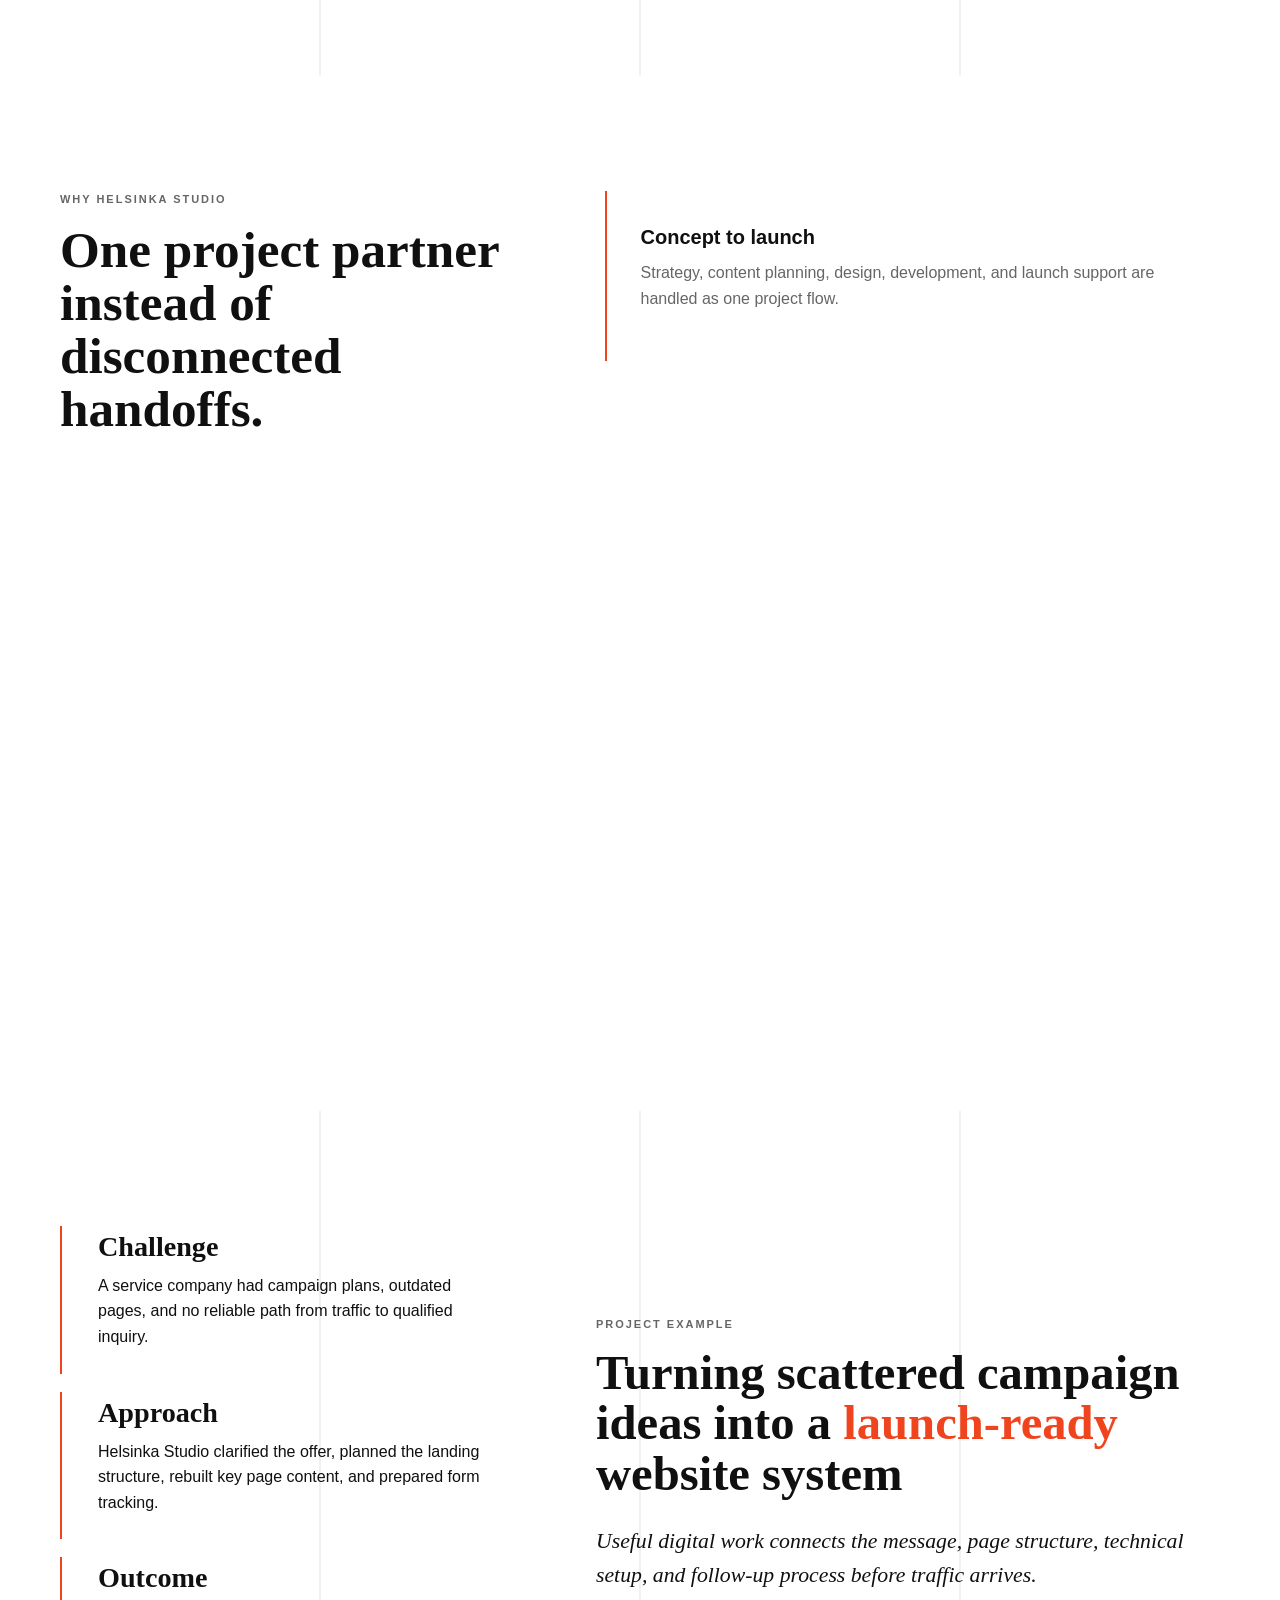
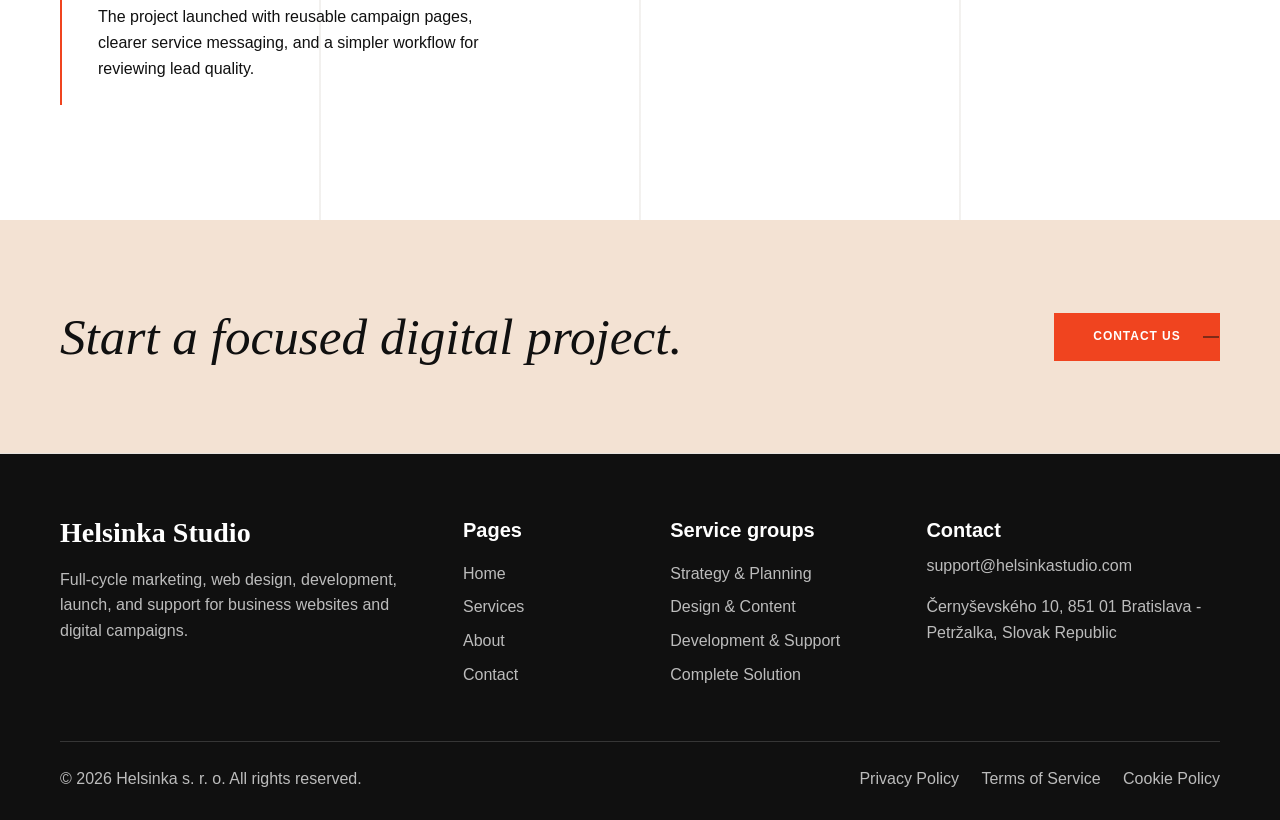
==== commit bb501068: "upd" ====
--- a/index.html
+++ b/index.html
@@ -86,29 +86,29 @@
 
     <section class="capability-strip" aria-label="Project lifecycle">
       <div class="container capability-strip__grid">
-        <span>Define scope</span>
-        <span>Shape message</span>
-        <span>Design pages</span>
-        <span>Build system</span>
-        <span>Launch & support</span>
+        <span class="icon-item icon-strategy">Define scope</span>
+        <span class="icon-item icon-message">Shape message</span>
+        <span class="icon-item icon-design">Design pages</span>
+        <span class="icon-item icon-code">Build system</span>
+        <span class="icon-item icon-support">Launch & support</span>
       </div>
     </section>
 
     <section class="insight-strip section--compact" aria-label="Core capabilities">
       <div class="container insight-strip__grid">
-        <article class="insight-card">
+        <article class="insight-card icon-card icon-strategy">
           <p class="eyebrow">Strategy, planning</p>
           <h2>Digital direction before production starts</h2>
           <p>Clarify audience, offer, campaign priorities, website goals, and the practical route from inquiry to launch.</p>
           <a class="text-link" href="strategy-planning.html">Explore Strategy</a>
         </article>
-        <article class="insight-card">
+        <article class="insight-card icon-card icon-design">
           <p class="eyebrow">Design, content</p>
           <h2>Website structure built around decisions</h2>
           <p>Plan service pages, landing pages, content hierarchy, and calls to action so visitors understand what to do next.</p>
           <a class="text-link" href="design-content.html">Explore Design</a>
         </article>
-        <article class="insight-card">
+        <article class="insight-card icon-card icon-code">
           <p class="eyebrow">Development, support</p>
           <h2>Launch-ready systems that can keep improving</h2>
           <p>Build responsive pages, forms, integrations, analytics basics, and maintenance workflows for ongoing updates.</p>
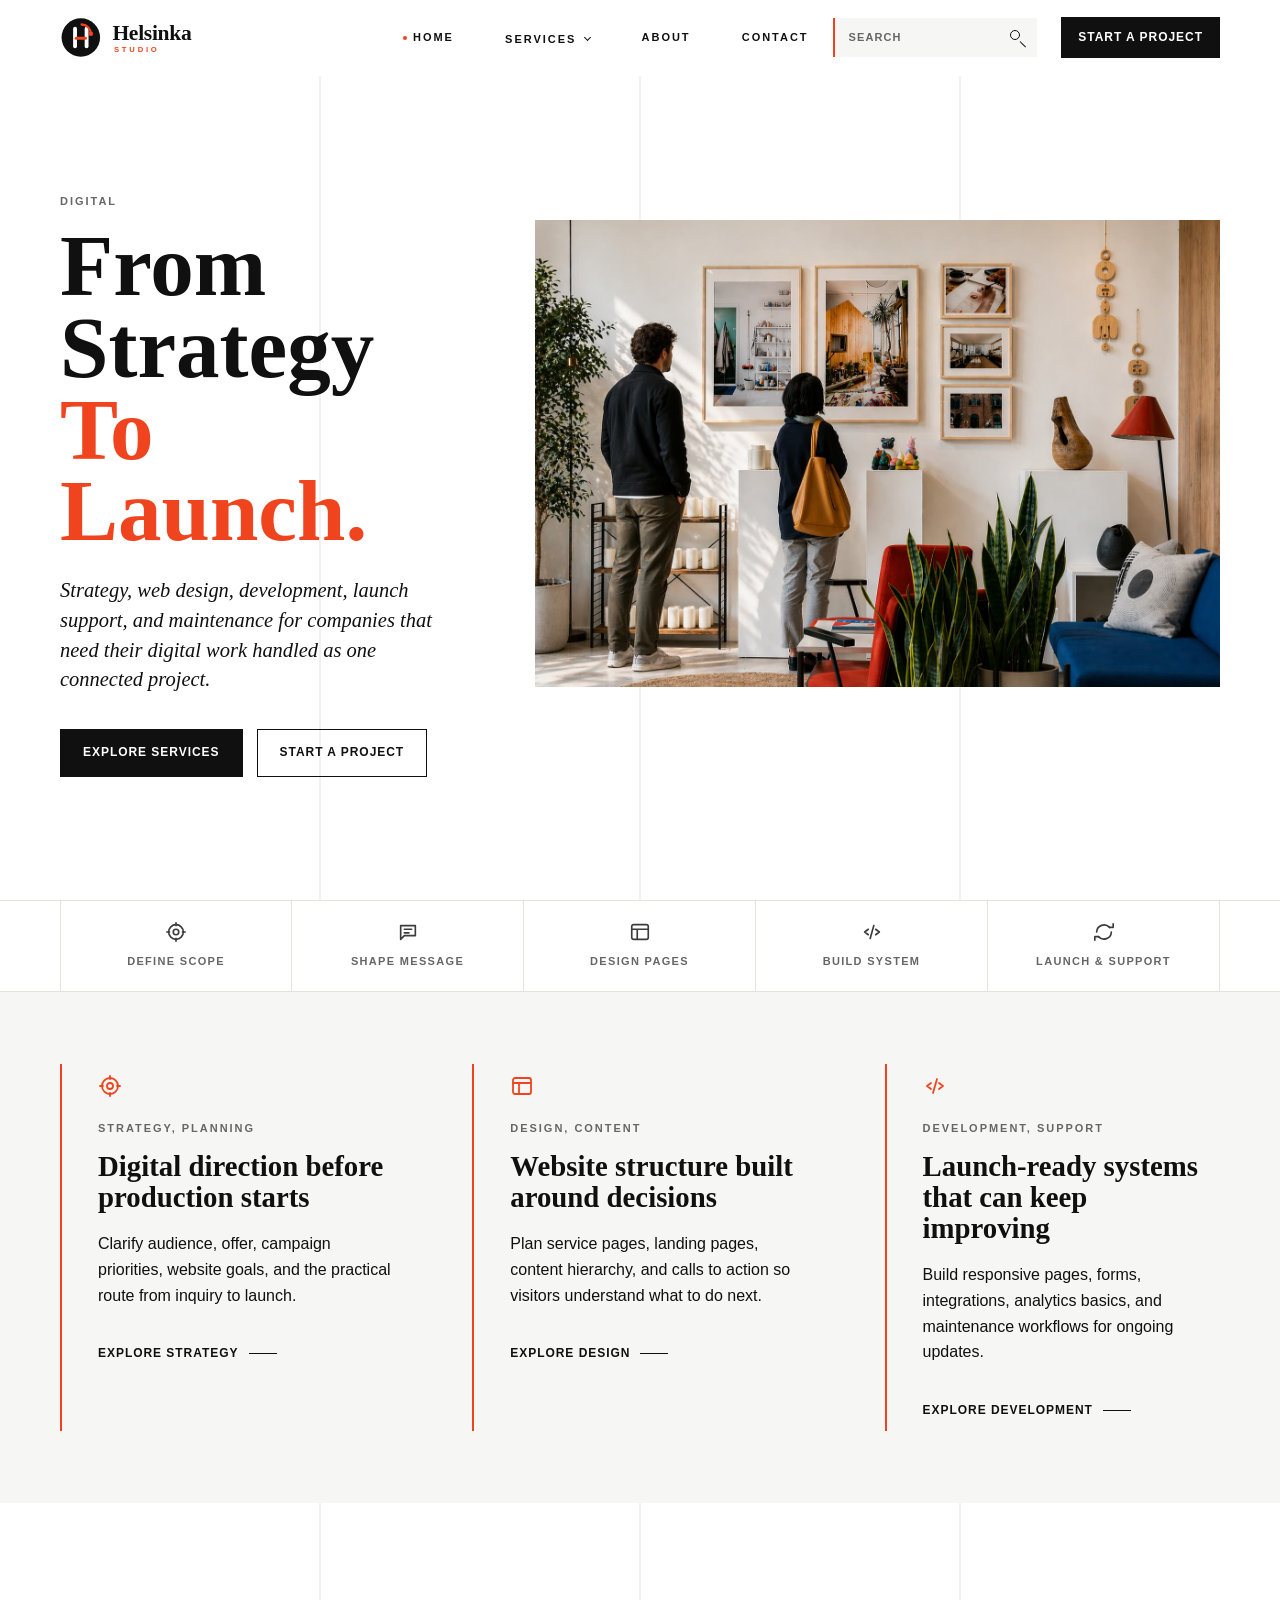
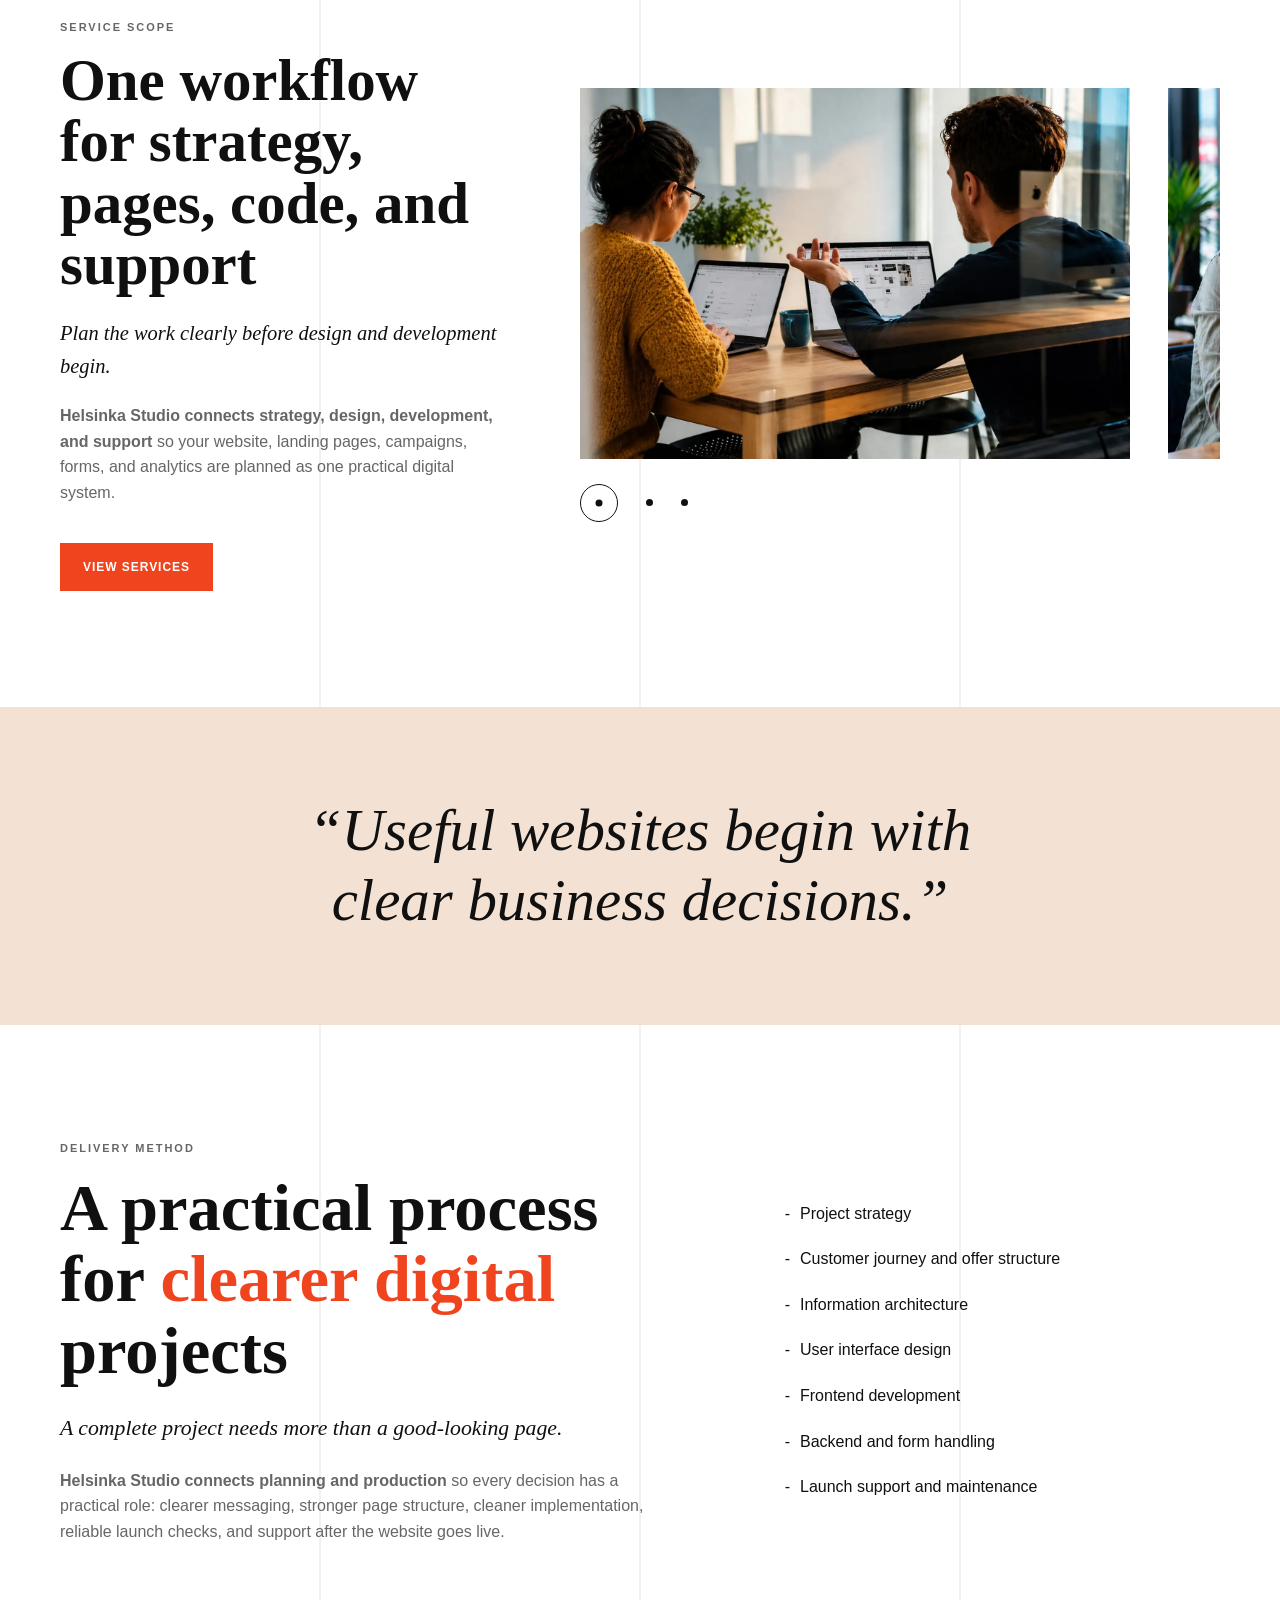
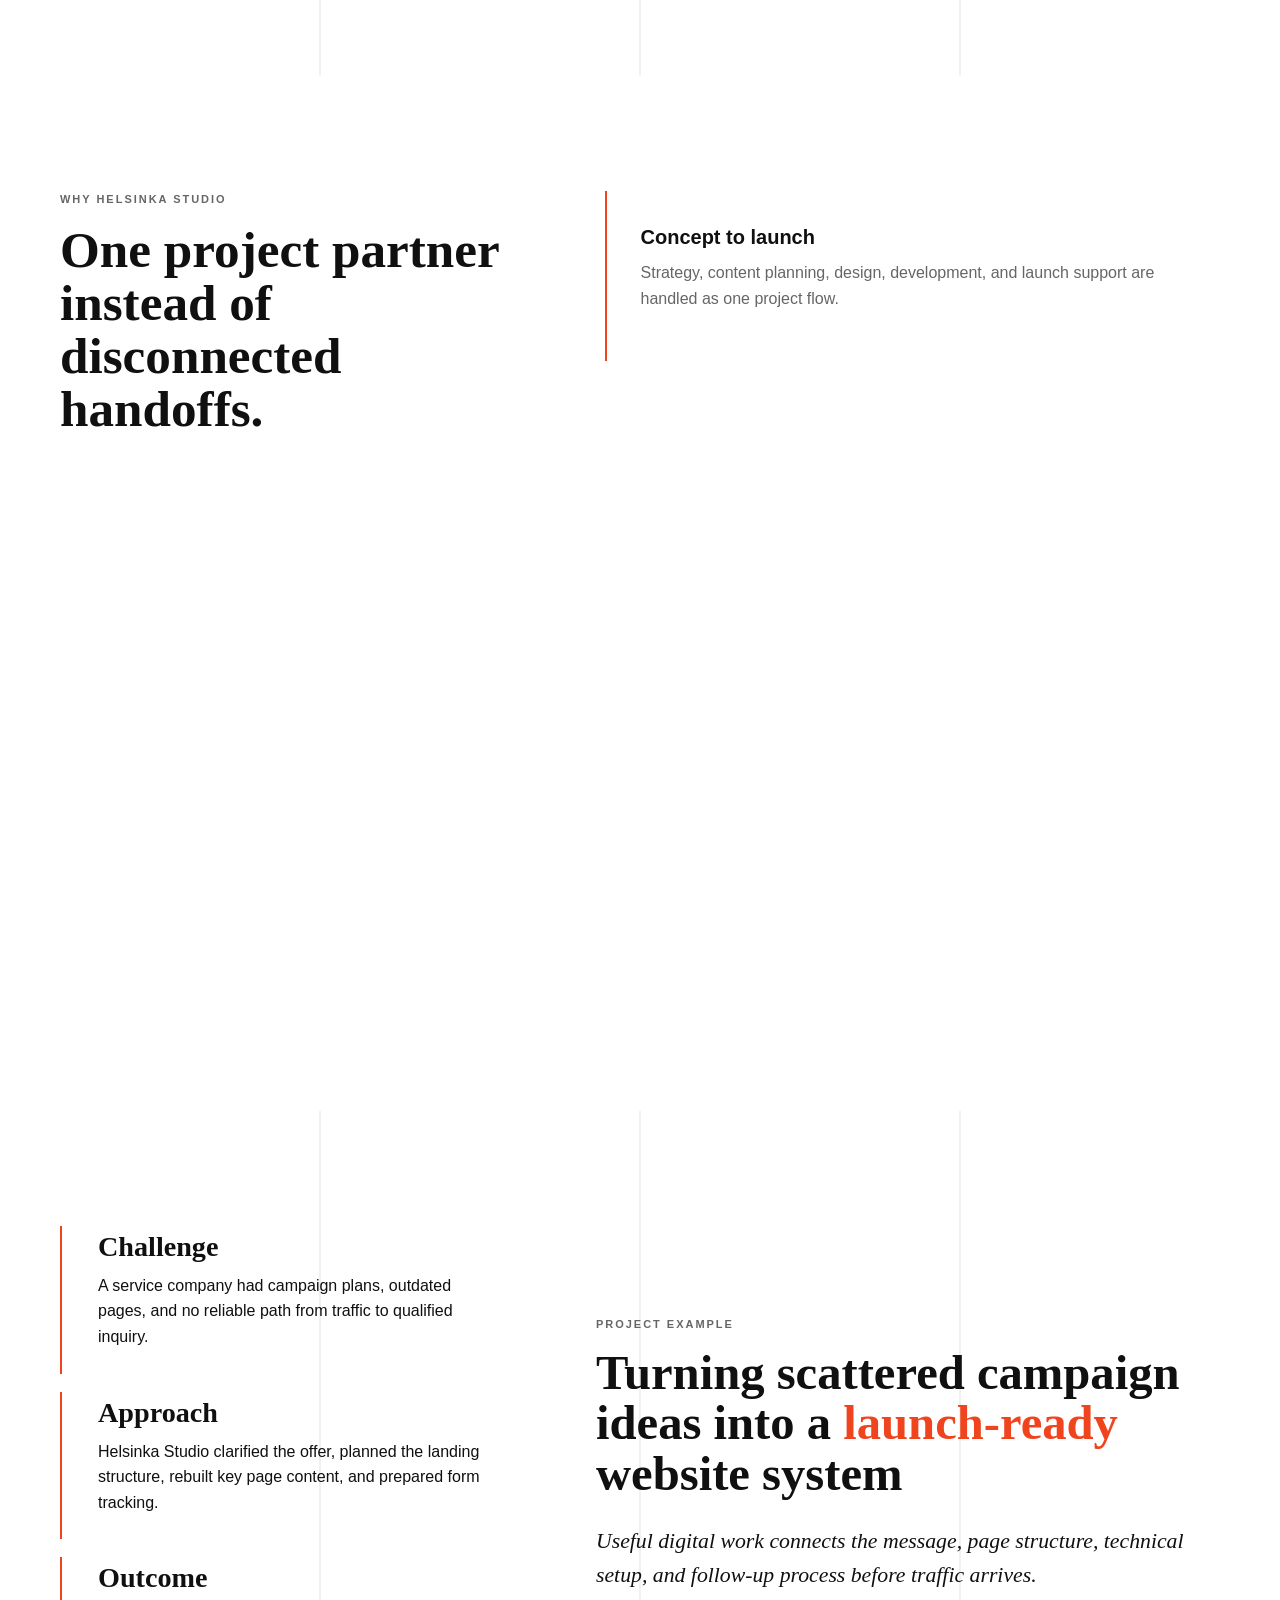
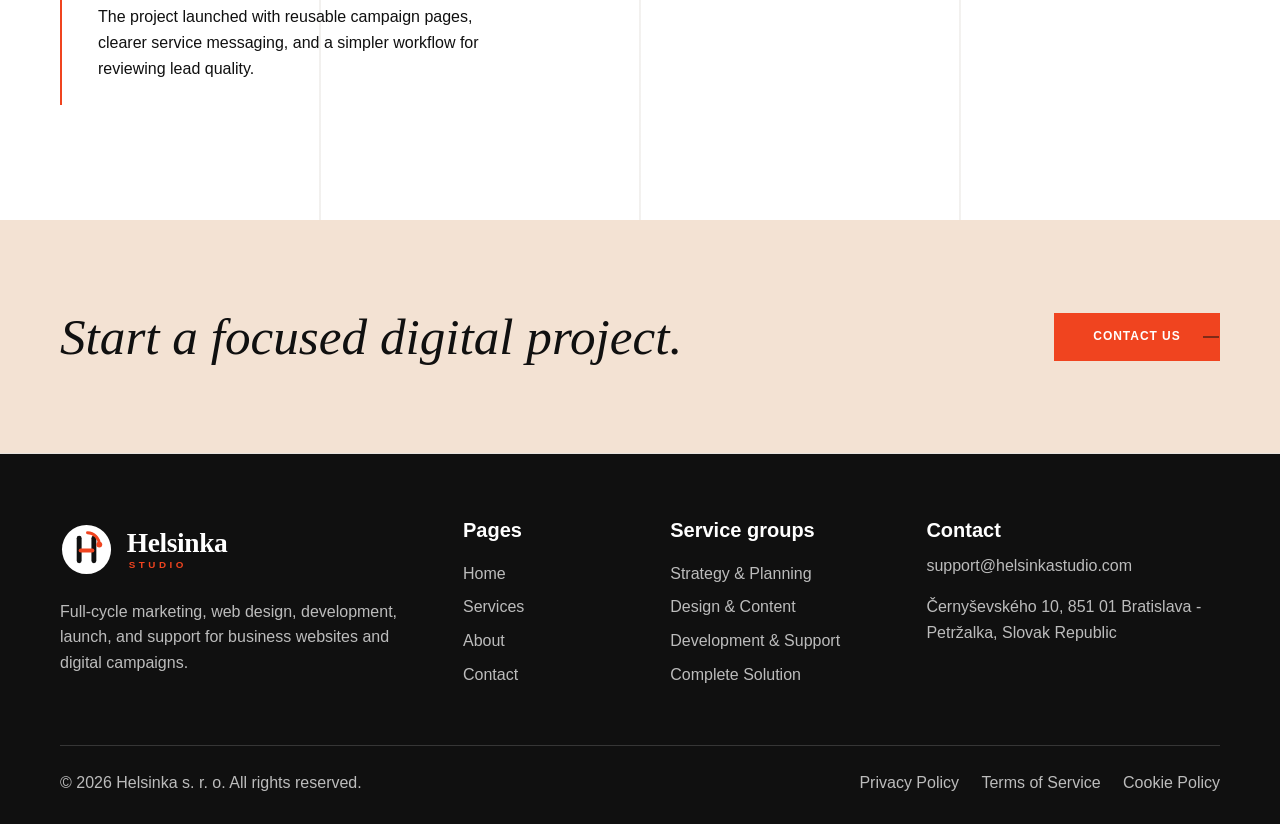
==== commit 0cc1bdeb: "done" ====
--- a/index.html
+++ b/index.html
@@ -12,7 +12,7 @@
   <a class="skip-link" href="#main">Skip to content</a>
   <header class="site-header" data-header>
     <div class="container header__inner">
-      <a class="brand" href="index.html" aria-label="Helsinka Studio home">Helsinka Studio</a>
+      <a class="brand" href="index.html" aria-label="Helsinka Studio home"><img class="brand__logo" src="img/common/logo.svg" alt=""></a>
       <nav class="nav" aria-label="Primary navigation">
         <a class="nav__link is-active" href="index.html">Home</a>
         <div class="nav__item nav__item--dropdown" data-dropdown>
@@ -46,7 +46,7 @@
 
   <div class="mobile-menu" id="mobile-menu" data-mobile-menu aria-hidden="true">
     <div class="mobile-menu__bar">
-      <a class="brand" href="index.html">Helsinka Studio</a>
+      <a class="brand" href="index.html" aria-label="Helsinka Studio home"><img class="brand__logo" src="img/common/logo.svg" alt=""></a>
       <button class="menu-close" type="button" data-menu-close aria-label="Close menu">Close</button>
     </div>
     <nav class="mobile-menu__nav" aria-label="Mobile navigation">
@@ -225,7 +225,7 @@
   <footer class="site-footer">
     <div class="container footer__grid">
       <div>
-        <h2 class="footer__brand">Helsinka Studio</h2>
+        <h2 class="footer__brand"><img class="footer__logo" src="img/common/logo-light.svg" alt="Helsinka Studio"></h2>
         <p>Full-cycle marketing, web design, development, launch, and support for business websites and digital campaigns.</p>
       </div>
       <nav aria-label="Footer pages"><h3>Pages</h3><a href="index.html">Home</a><a href="services.html">Services</a><a href="about.html">About</a><a href="contact.html">Contact</a></nav>
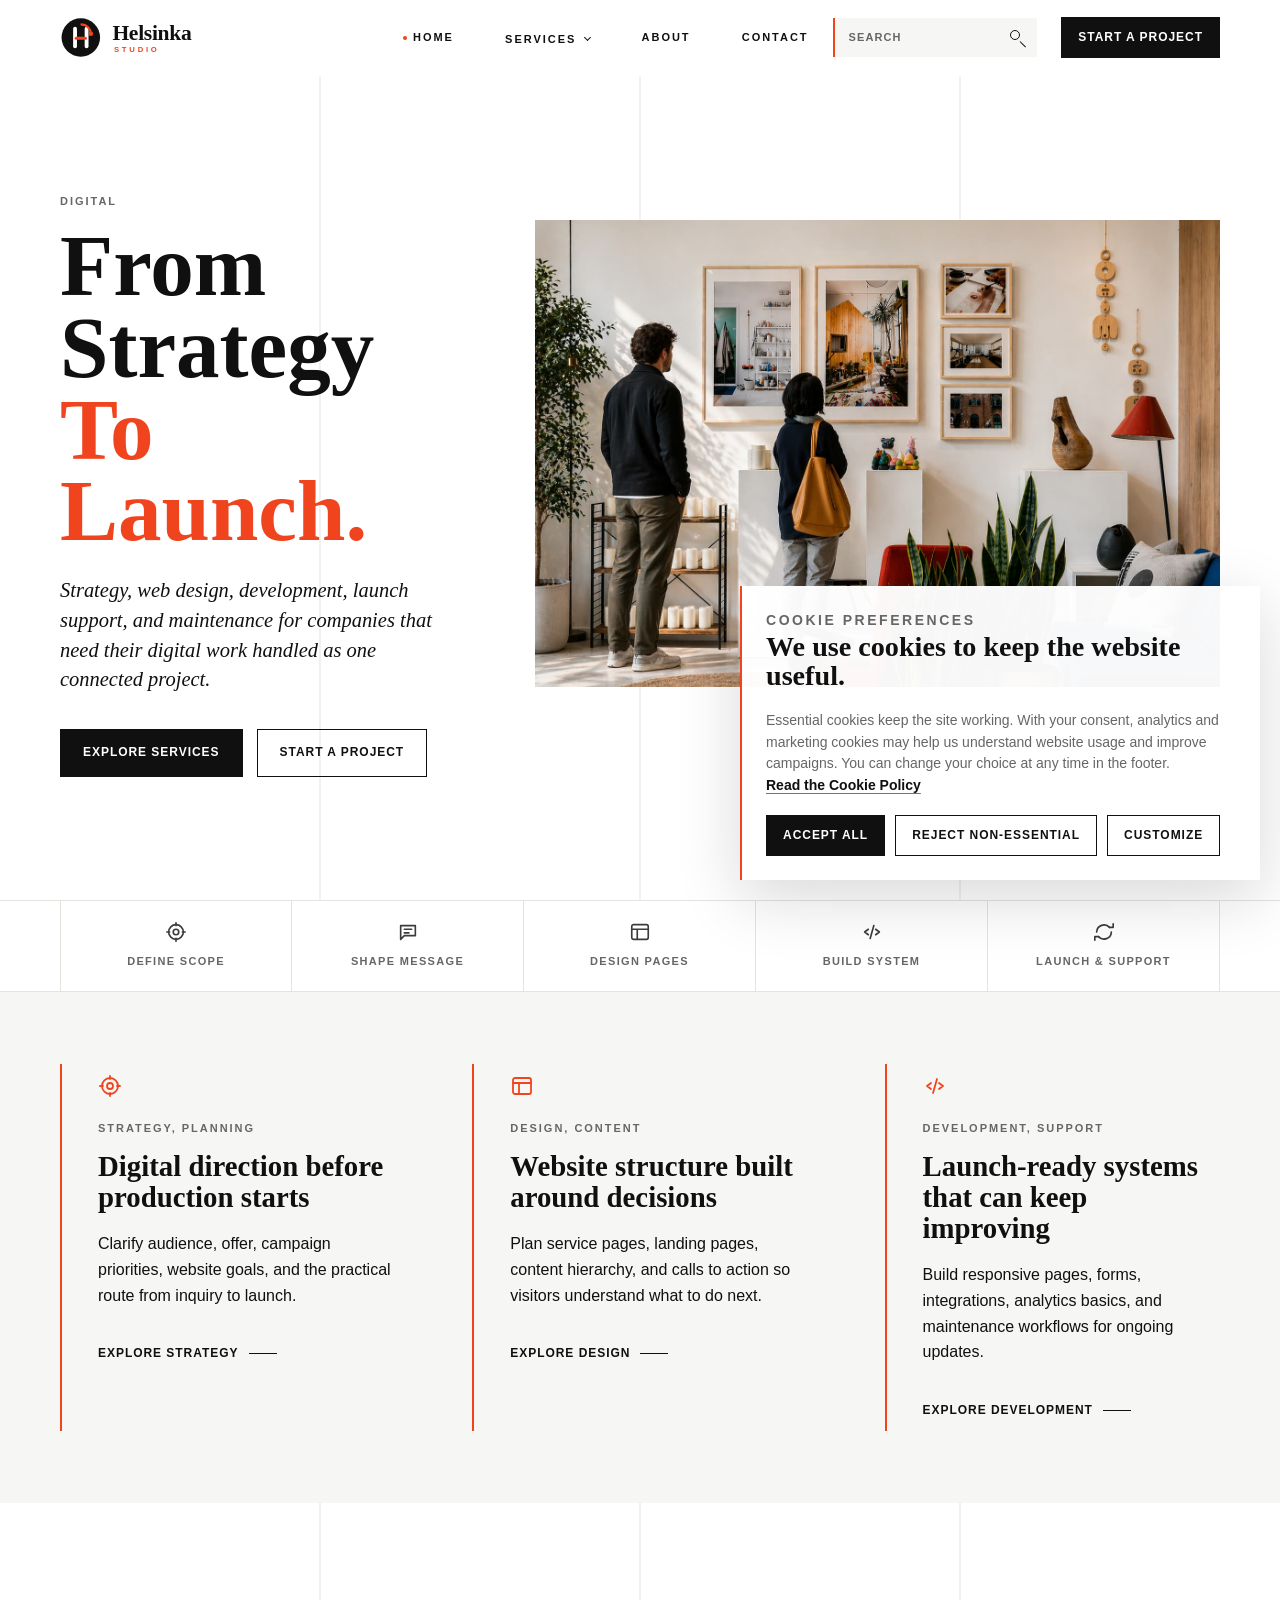
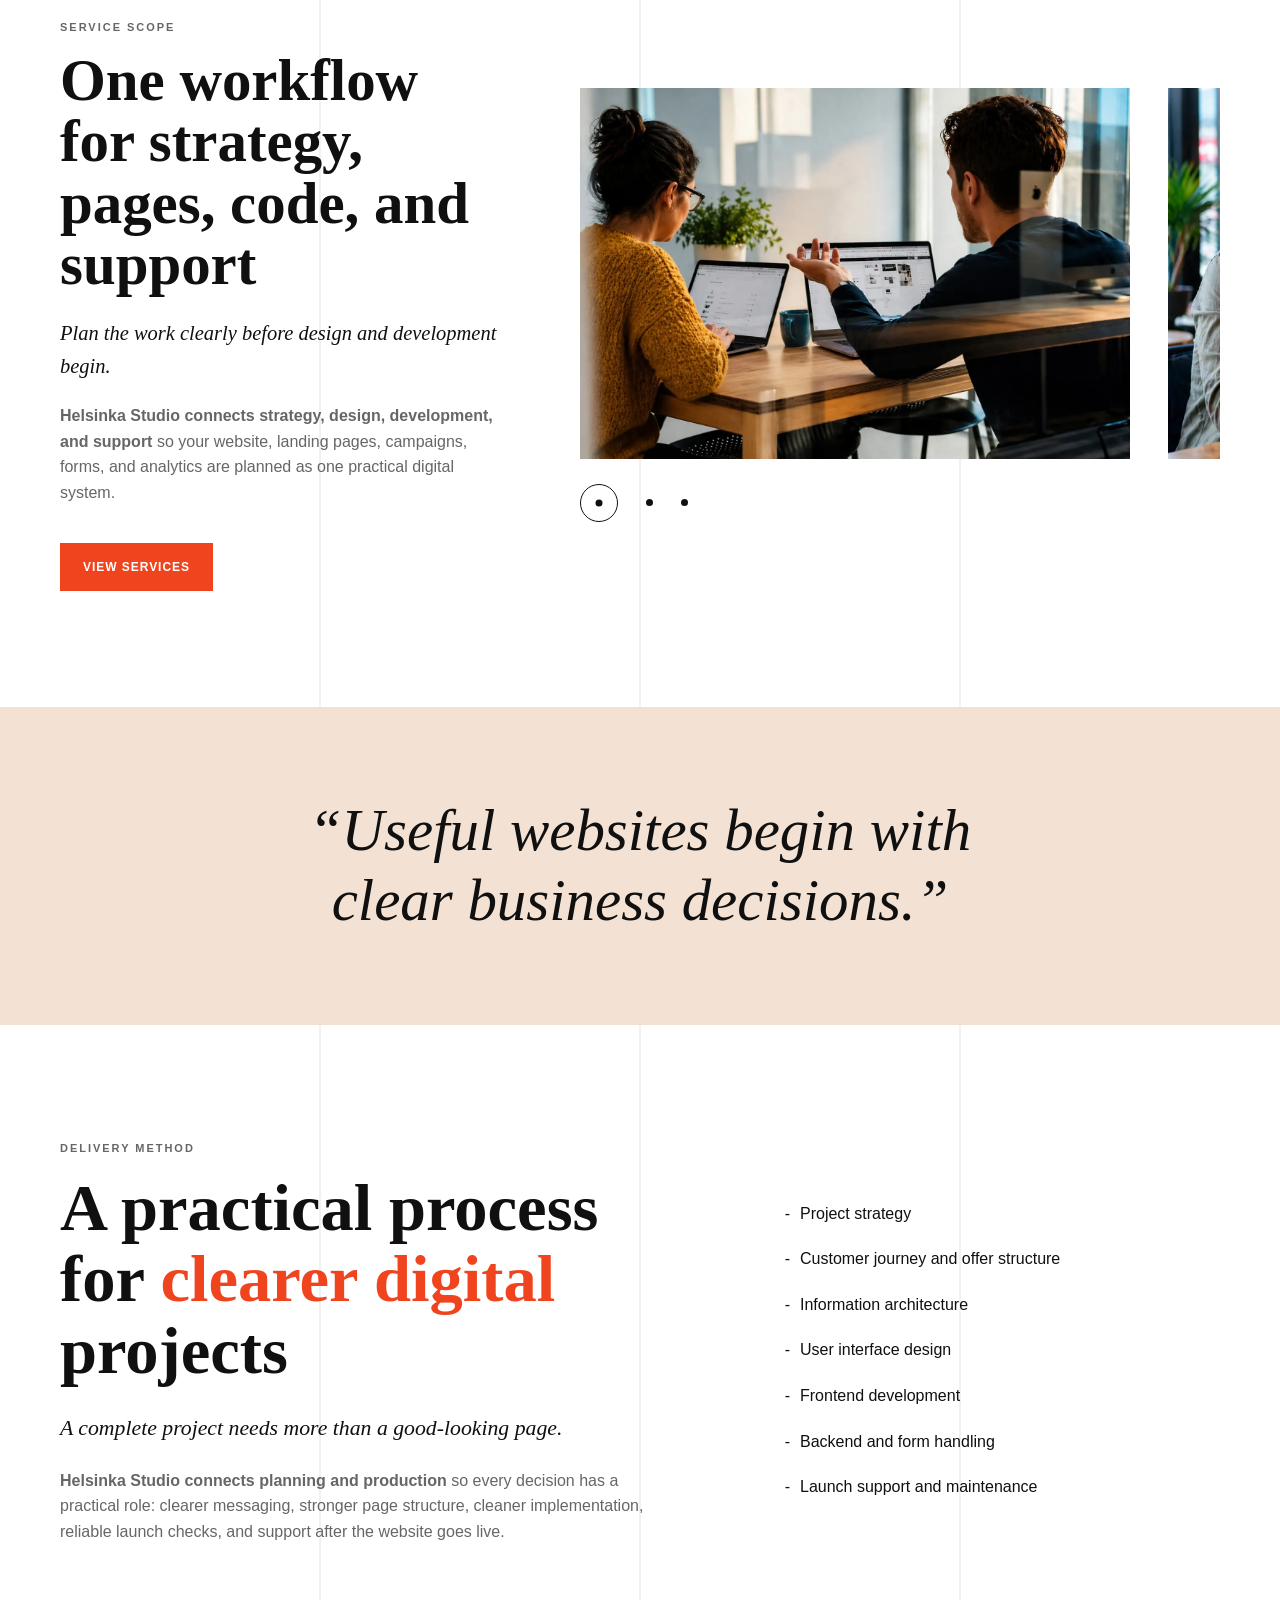
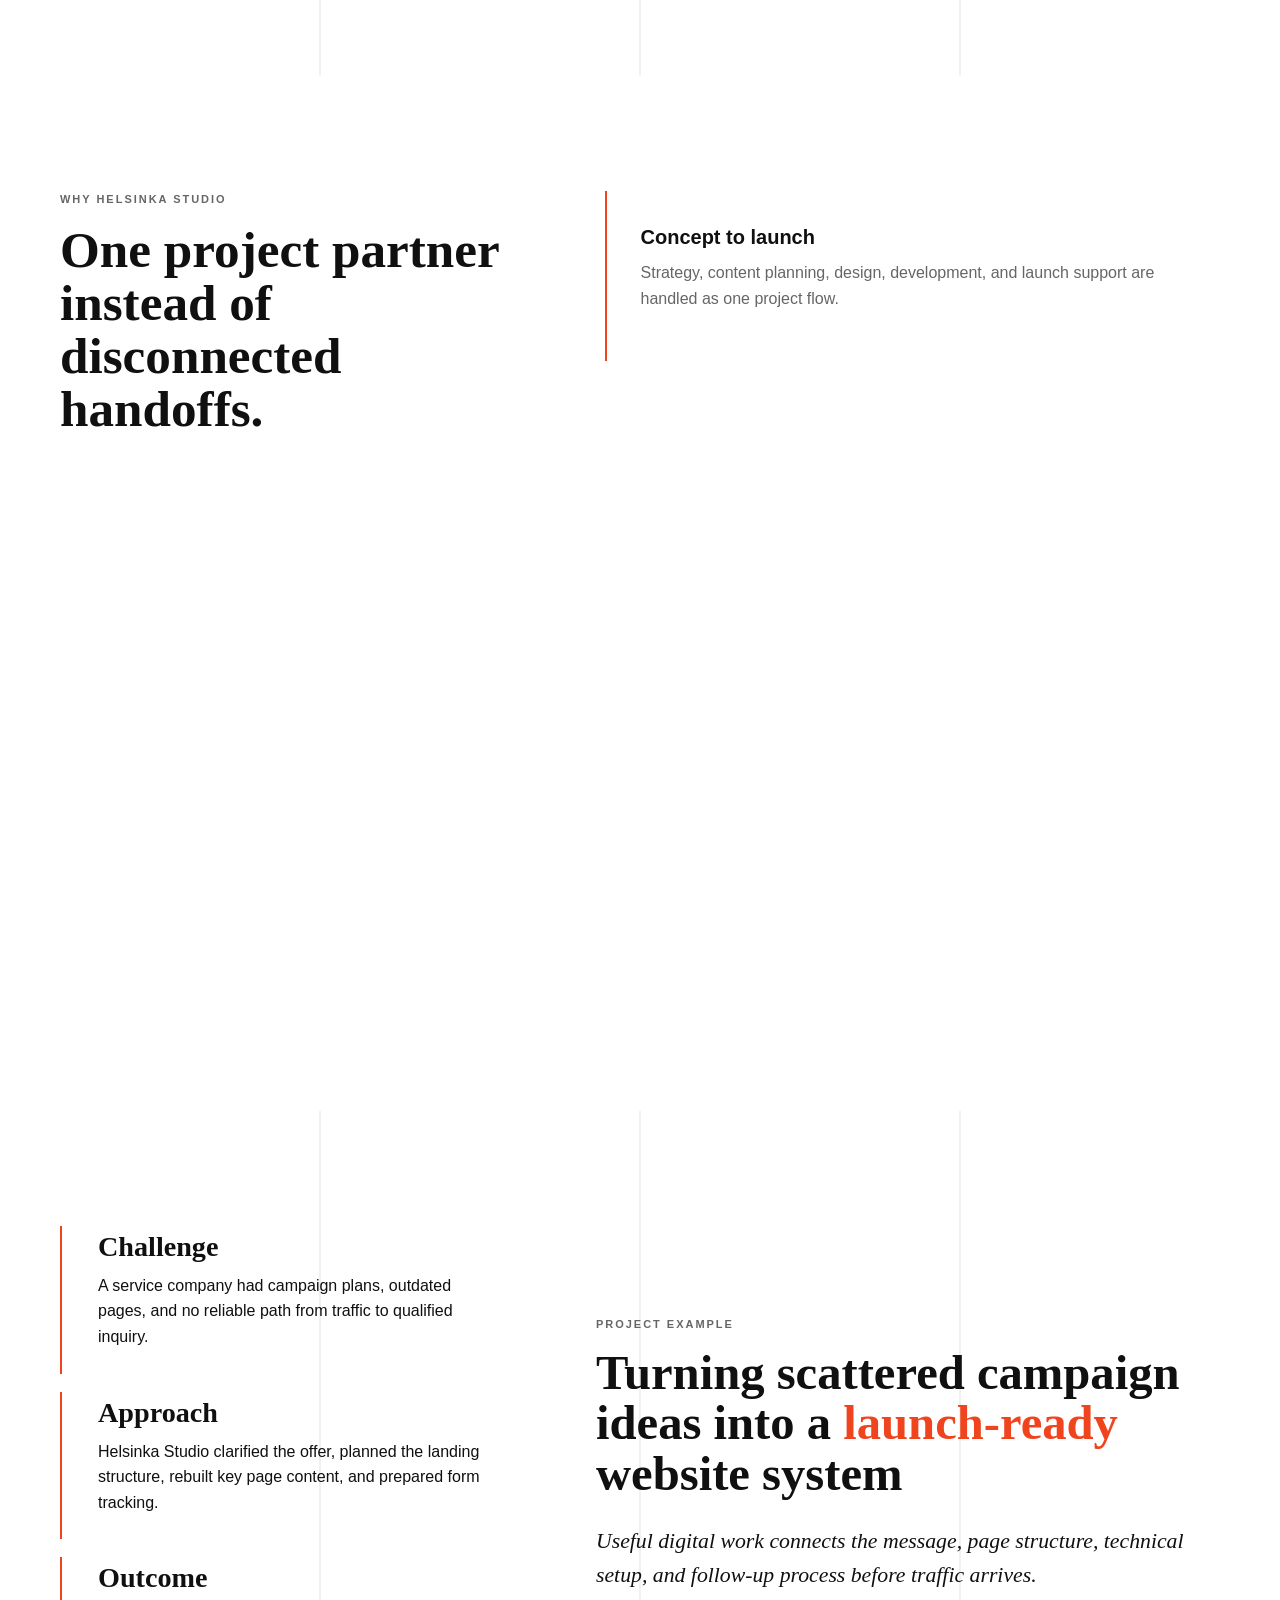
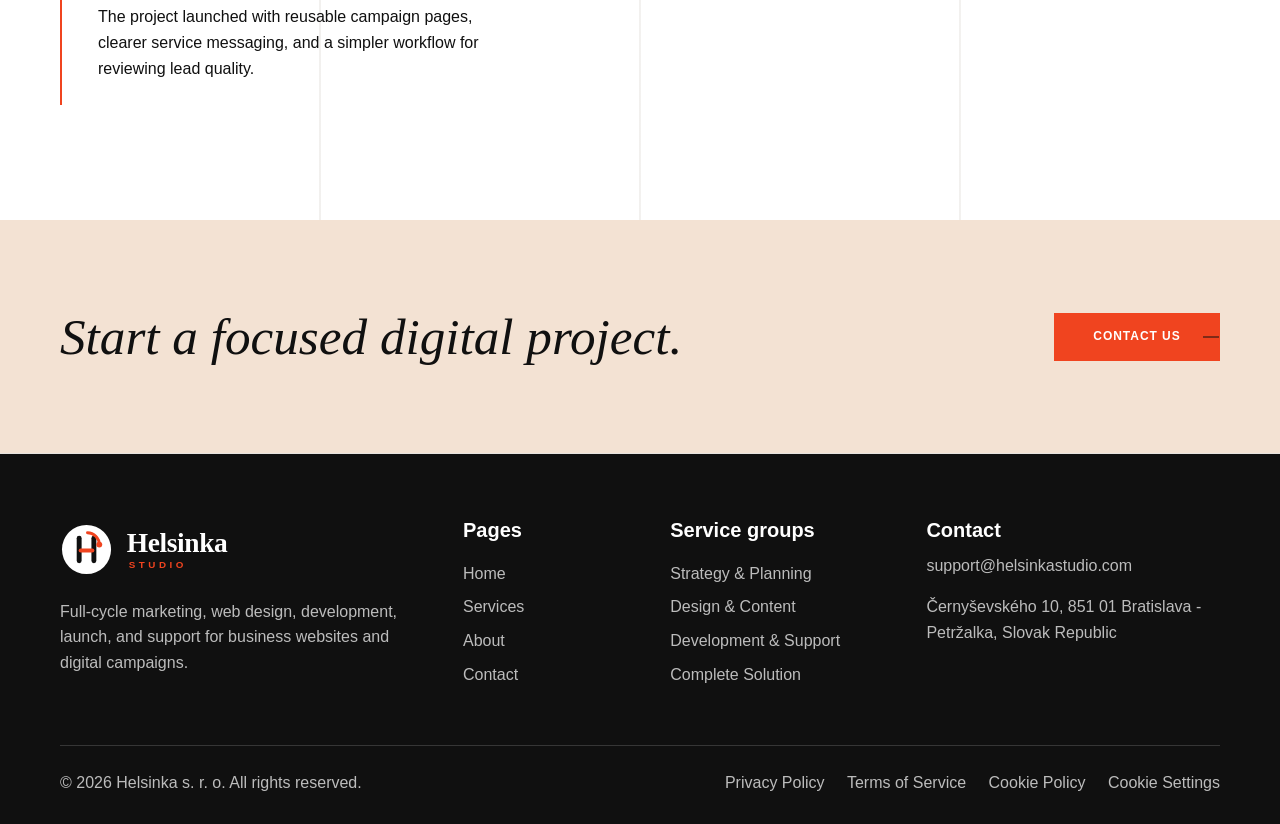
==== commit ca0f9ffb: "done" ====
--- a/index.html
+++ b/index.html
@@ -234,7 +234,7 @@
     </div>
     <div class="container footer__bottom">
       <p>&copy; <span data-year></span> Helsinka s. r. o. All rights reserved.</p>
-      <p><a href="privacy.html">Privacy Policy</a> <a href="terms.html">Terms of Service</a> <a href="cookie-policy.html">Cookie Policy</a></p>
+      <p><a href="privacy.html">Privacy Policy</a> <a href="terms.html">Terms of Service</a> <a href="cookie-policy.html">Cookie Policy</a> <button class="footer__link-button" type="button" data-cookie-settings>Cookie Settings</button></p>
     </div>
   </footer>
   <script src="js/main.js"></script>
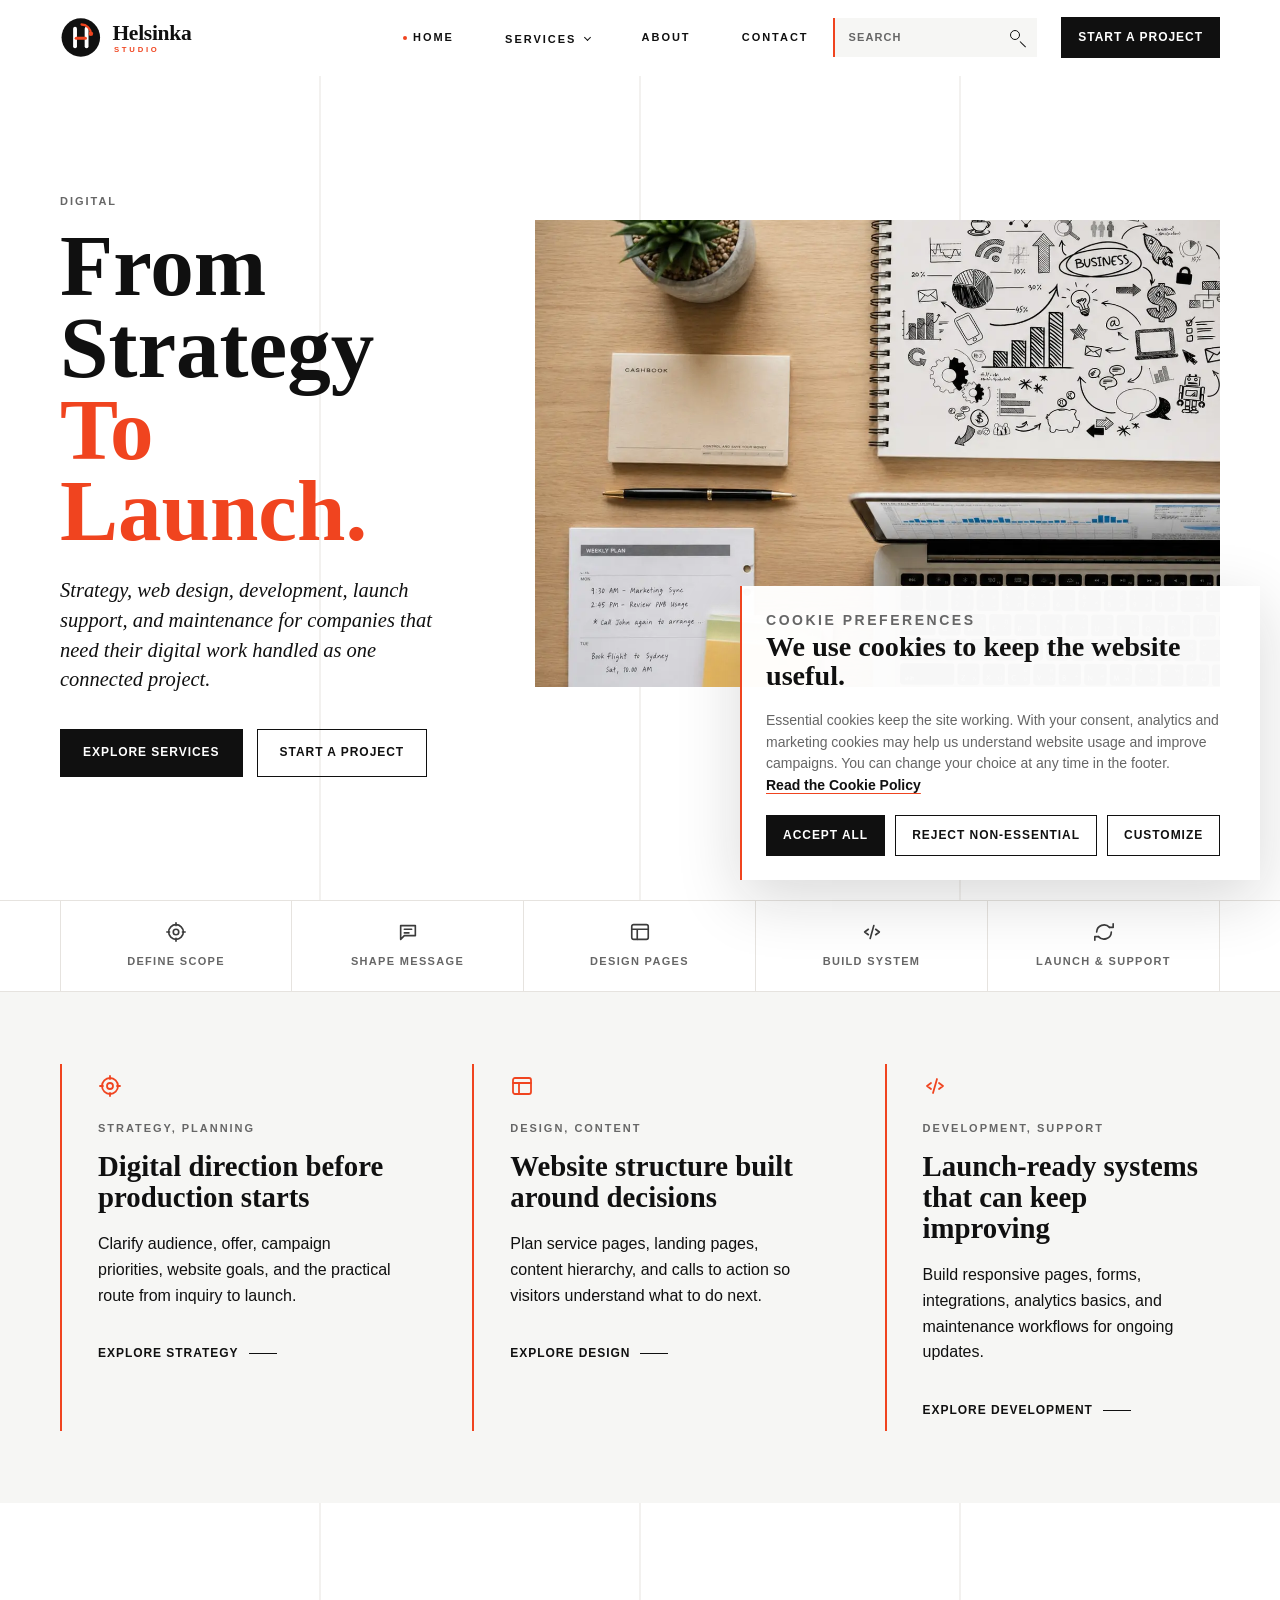
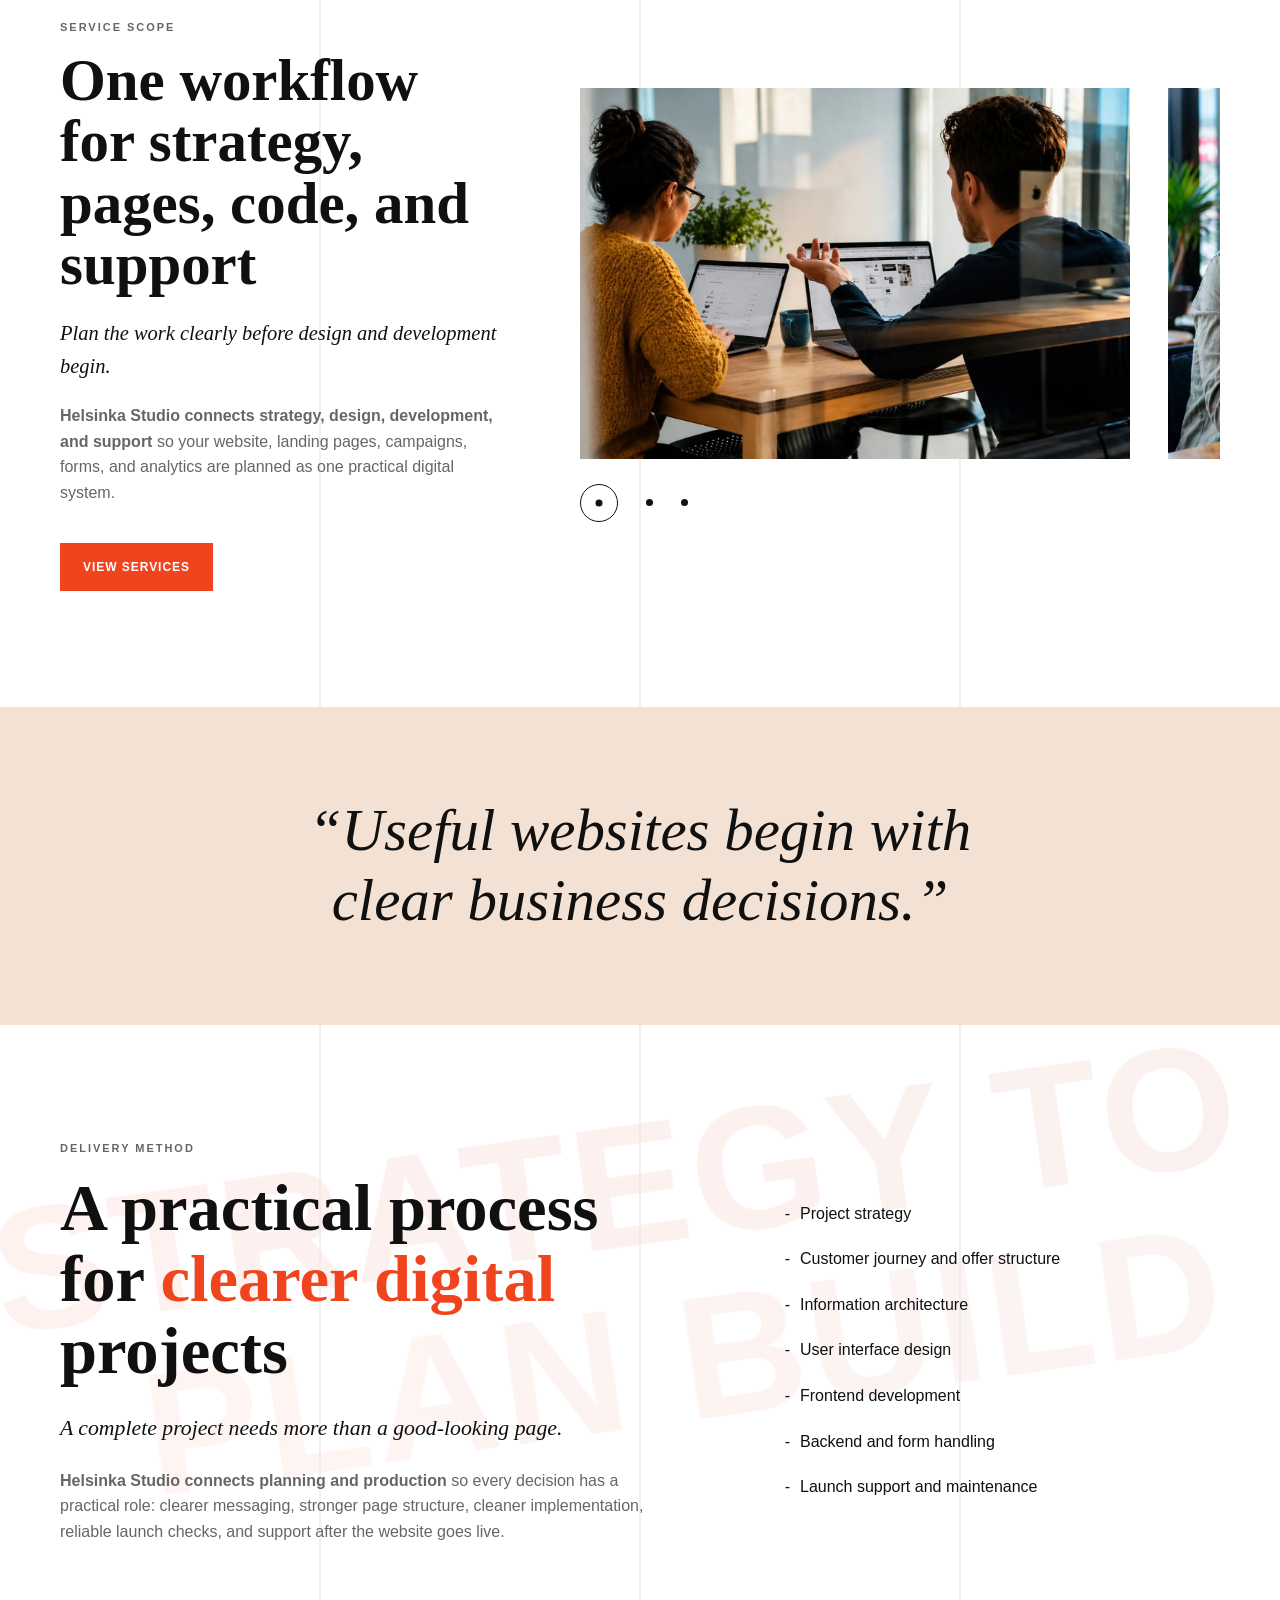
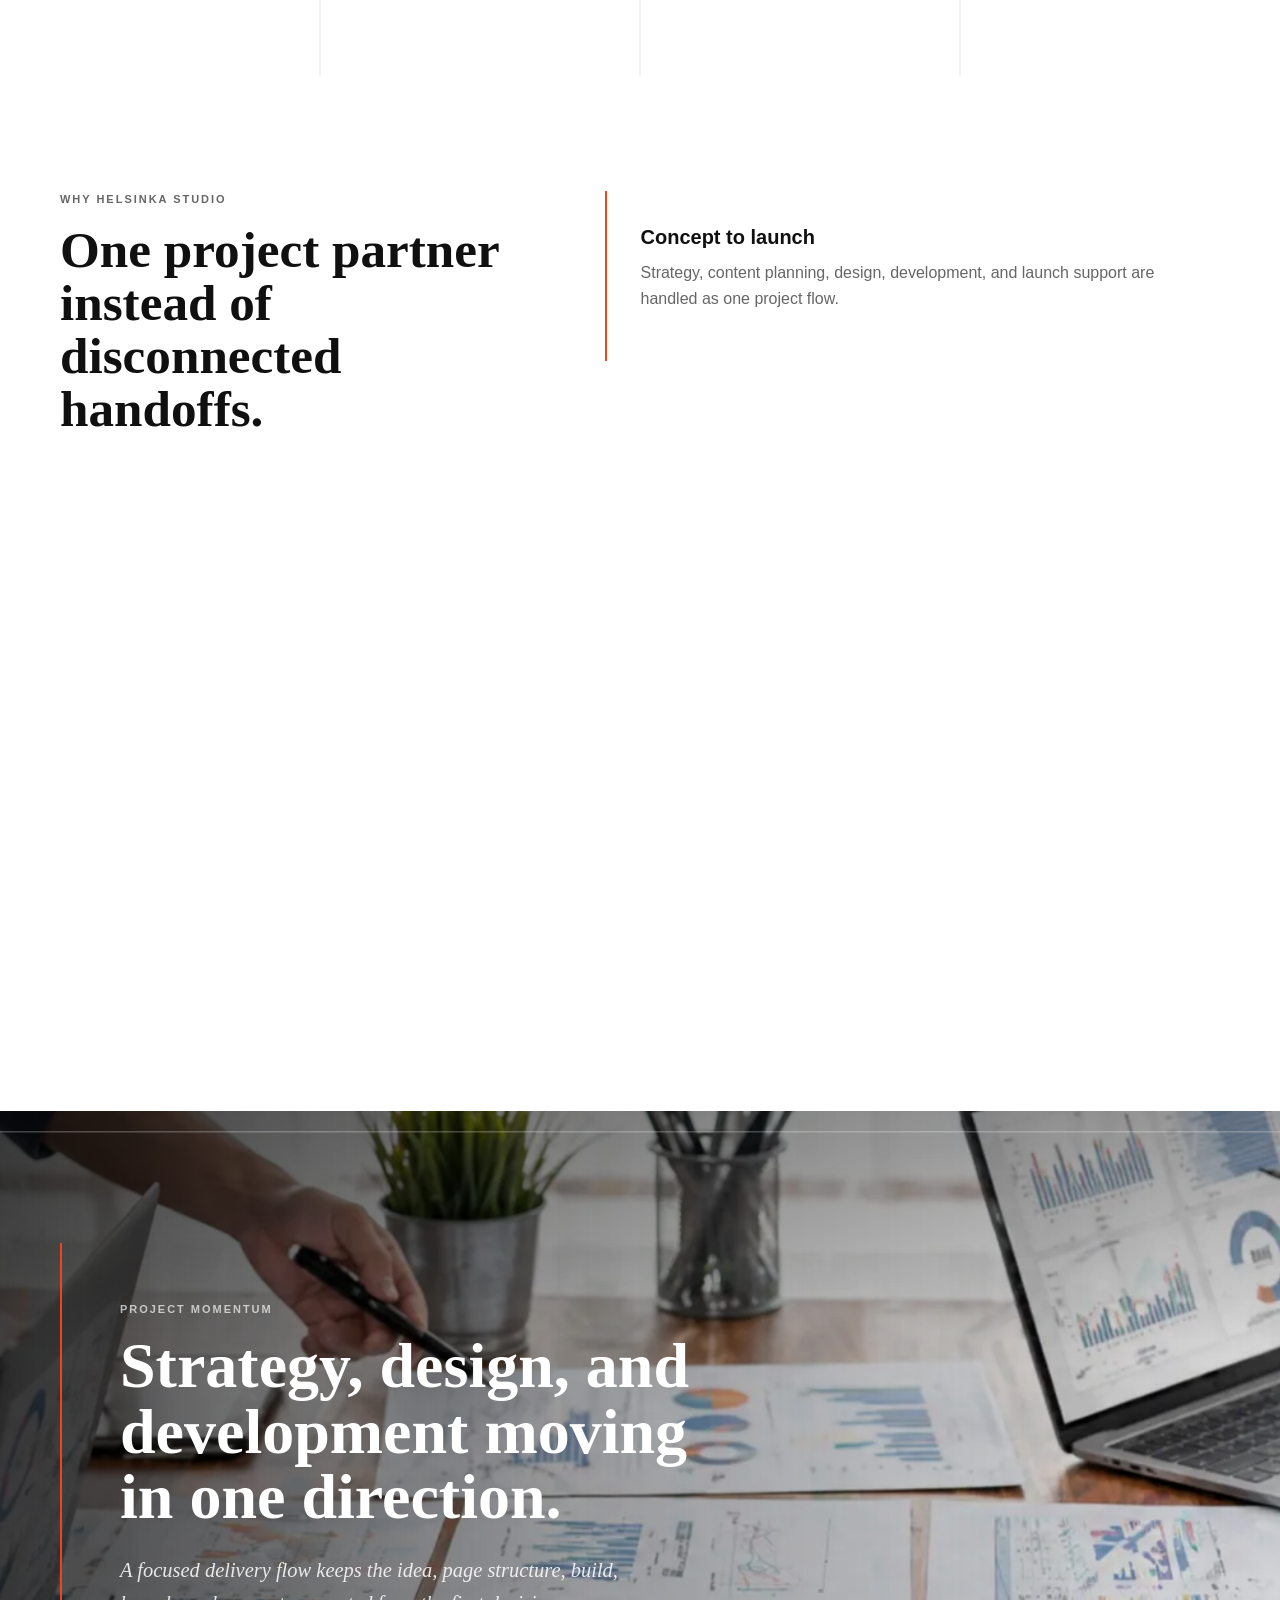
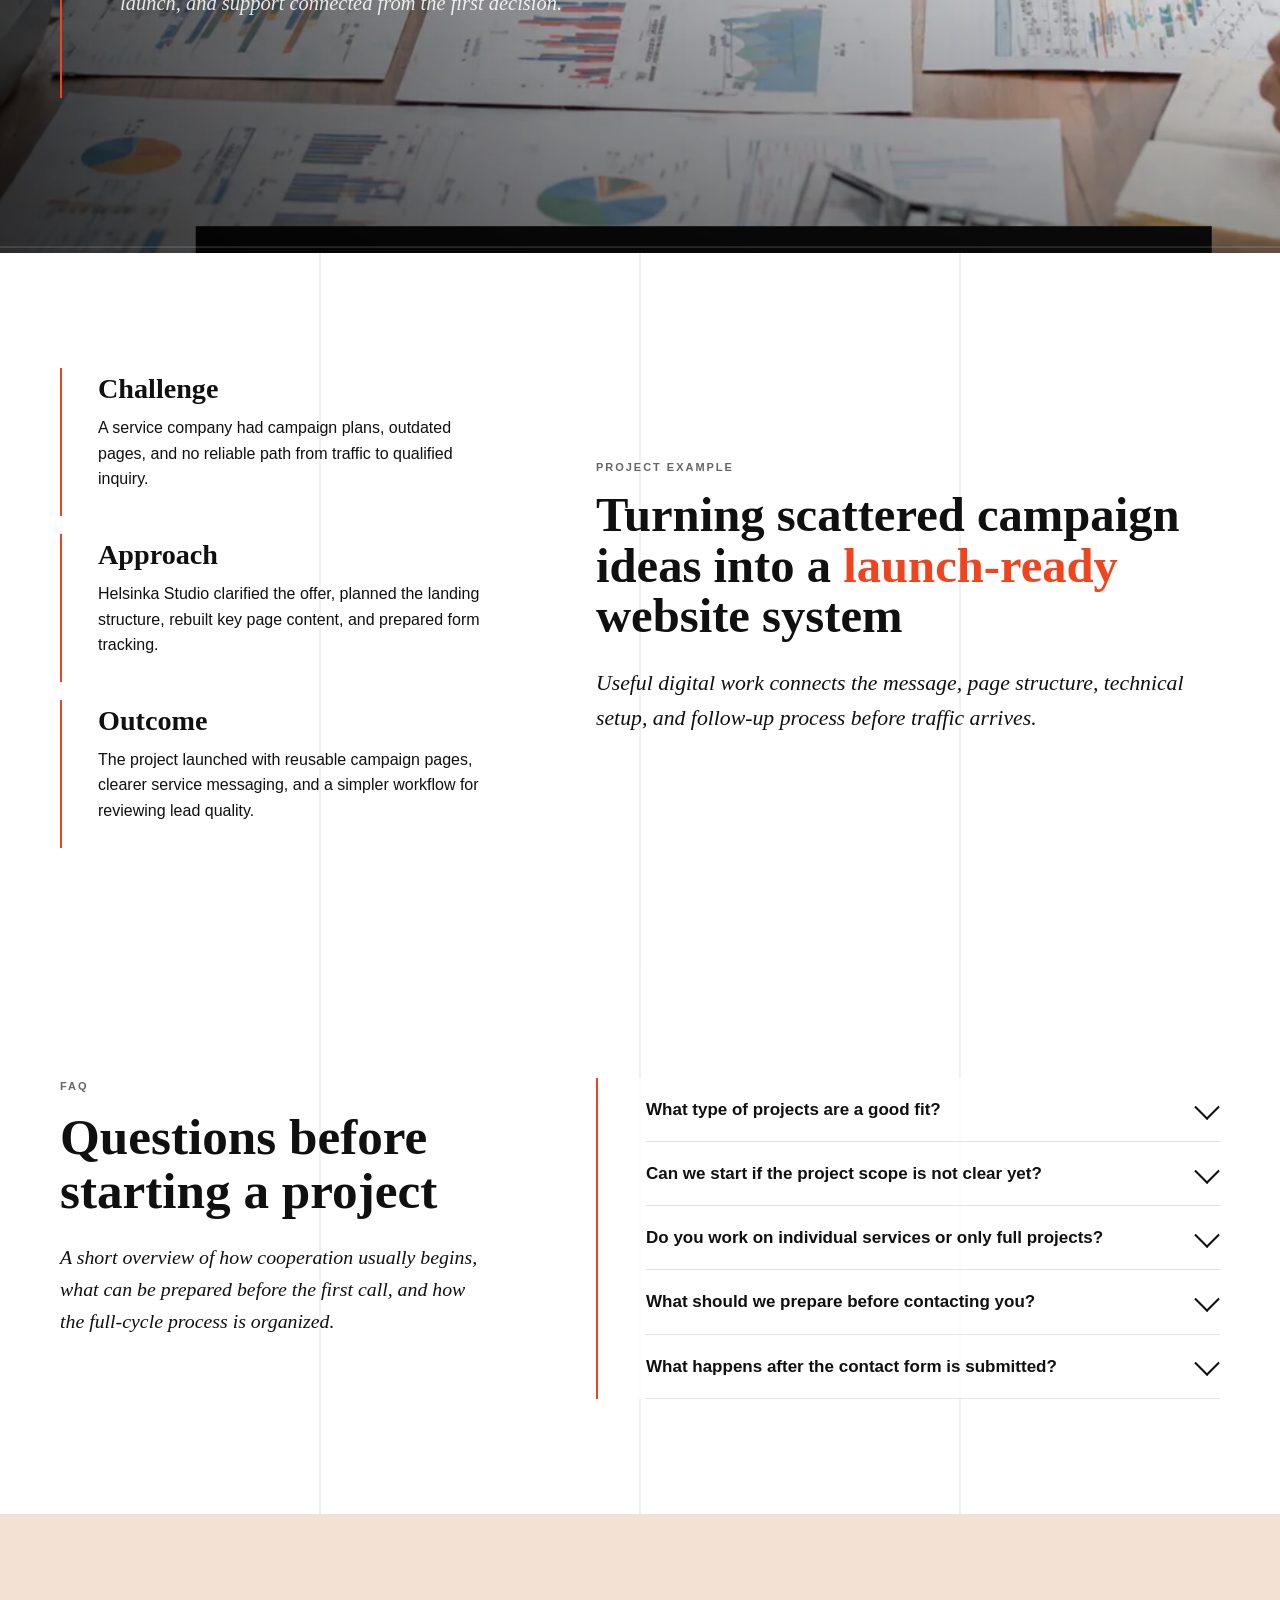
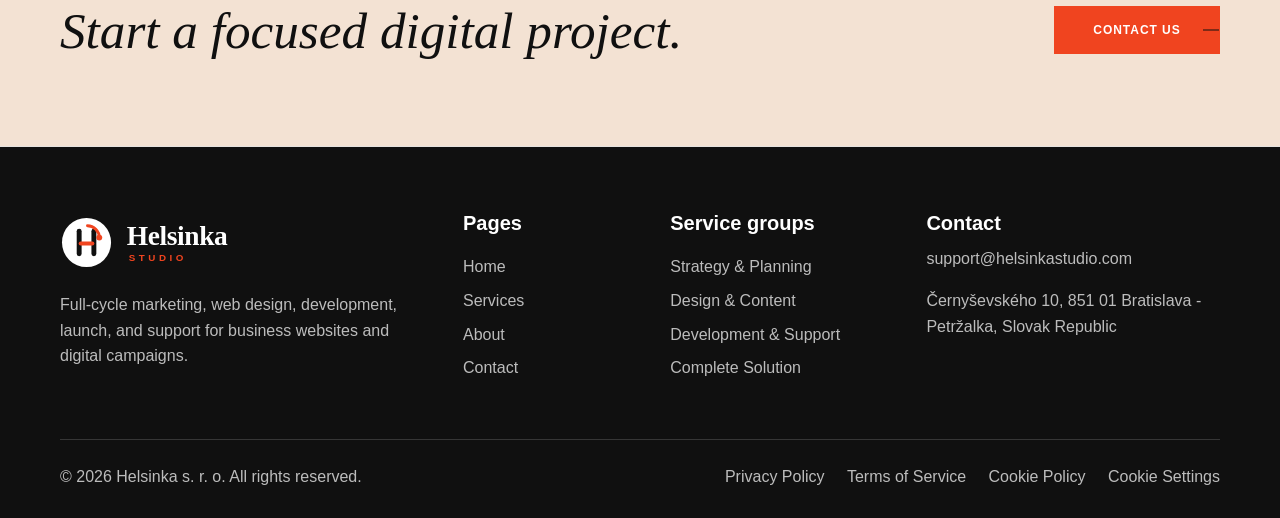
==== commit 8d74ddf6: "big upd" ====
--- a/index.html
+++ b/index.html
@@ -1,242 +1,529 @@
 <!doctype html>
 <html lang="en">
-<head>
-  <meta charset="utf-8">
-  <meta name="viewport" content="width=device-width, initial-scale=1">
-  <title>Helsinka Studio | Strategy, Web Design, Development and Launch Support</title>
-  <meta name="description" content="Helsinka Studio is a full-cycle digital partner for marketing strategy, digital advertising, web design, development, launch support, and website maintenance.">
-  <link rel="icon" href="img/common/favicon.svg" type="image/svg+xml">
-  <link rel="stylesheet" href="css/bundle.css">
-</head>
-<body>
-  <a class="skip-link" href="#main">Skip to content</a>
-  <header class="site-header" data-header>
-    <div class="container header__inner">
-      <a class="brand" href="index.html" aria-label="Helsinka Studio home"><img class="brand__logo" src="img/common/logo.svg" alt=""></a>
-      <nav class="nav" aria-label="Primary navigation">
-        <a class="nav__link is-active" href="index.html">Home</a>
-        <div class="nav__item nav__item--dropdown" data-dropdown>
-          <button class="nav__link nav__dropdown-toggle" type="button" data-dropdown-toggle aria-expanded="false">Services</button>
-          <div class="nav__dropdown" data-dropdown-menu>
-            <a href="services.html">All Services</a>
-            <a href="strategy-planning.html">Strategy &amp; Planning</a>
-            <a href="design-content.html">Design &amp; Content</a>
-            <a href="development-support.html">Development &amp; Support</a>
-            <a href="service-detail.html">Complete Solution</a>
-          </div>
-        </div>
-        <a class="nav__link" href="about.html">About</a>
-        <a class="nav__link" href="contact.html">Contact</a>
+  <head>
+    <meta charset="utf-8" />
+    <meta name="viewport" content="width=device-width, initial-scale=1" />
+    <title>
+      Helsinka Studio | Strategy, Web Design, Development and Launch Support
+    </title>
+    <meta
+      name="description"
+      content="Helsinka Studio is a full-cycle digital partner for marketing strategy, digital advertising, web design, development, launch support, and website maintenance."
+    />
+    <link rel="icon" href="img/common/favicon.svg" type="image/svg+xml" />
+    <link rel="stylesheet" href="css/bundle.css" />
+  </head>
+  <body>
+    <a class="skip-link" href="#main">Skip to content</a>
+    <header class="site-header" data-header>
+      <div class="container header__inner">
+        <a class="brand" href="index.html" aria-label="Helsinka Studio home"
+          ><img class="brand__logo" src="img/common/logo.svg" alt=""
+        /></a>
+        <nav class="nav" aria-label="Primary navigation">
+          <a class="nav__link is-active" href="index.html">Home</a>
+          <div class="nav__item nav__item--dropdown" data-dropdown>
+            <button
+              class="nav__link nav__dropdown-toggle"
+              type="button"
+              data-dropdown-toggle
+              aria-expanded="false"
+            >
+              Services
+            </button>
+            <div class="nav__dropdown" data-dropdown-menu>
+              <a href="services.html">All Services</a>
+              <a href="strategy-planning.html">Strategy &amp; Planning</a>
+              <a href="design-content.html">Design &amp; Content</a>
+              <a href="development-support.html">Development &amp; Support</a>
+              <a href="service-detail.html">Complete Solution</a>
+            </div>
+          </div>
+          <a class="nav__link" href="about.html">About</a>
+          <a class="nav__link" href="contact.html">Contact</a>
+        </nav>
+        <form class="site-search" role="search" data-site-search novalidate>
+          <label class="sr-only" for="site-search-input">Search website</label>
+          <div class="site-search__field">
+            <input
+              id="site-search-input"
+              type="search"
+              name="q"
+              placeholder="Search"
+              autocomplete="off"
+              data-search-input
+            />
+            <button class="site-search__submit" type="submit">Search</button>
+          </div>
+          <div
+            class="site-search__results"
+            data-search-results
+            aria-live="polite"
+          ></div>
+        </form>
+        <a class="button button--small" href="contact.html">Start a Project</a>
+        <button
+          class="menu-toggle"
+          type="button"
+          data-menu-open
+          aria-controls="mobile-menu"
+          aria-expanded="false"
+        >
+          <span class="menu-toggle__line"></span>
+          <span class="sr-only">Open menu</span>
+        </button>
+      </div>
+    </header>
+
+    <div
+      class="mobile-menu"
+      id="mobile-menu"
+      data-mobile-menu
+      aria-hidden="true"
+    >
+      <div class="mobile-menu__bar">
+        <a class="brand" href="index.html" aria-label="Helsinka Studio home"
+          ><img class="brand__logo" src="img/common/logo.svg" alt=""
+        /></a>
+        <button
+          class="menu-close"
+          type="button"
+          data-menu-close
+          aria-label="Close menu"
+        >
+          Close
+        </button>
+      </div>
+      <nav class="mobile-menu__nav" aria-label="Mobile navigation">
+        <a href="index.html">Home</a>
+        <a href="services.html">Services</a>
+        <div class="mobile-menu__subnav" aria-label="Service pages">
+          <a href="services.html">All Services</a>
+          <a href="strategy-planning.html">Strategy &amp; Planning</a>
+          <a href="design-content.html">Design &amp; Content</a>
+          <a href="development-support.html">Development &amp; Support</a>
+          <a href="service-detail.html">Complete Solution</a>
+        </div>
+        <a href="about.html">About</a>
+        <a href="contact.html">Contact</a>
+        <a class="button" href="contact.html">Start a Project</a>
       </nav>
-      <form class="site-search" role="search" data-site-search novalidate>
-        <label class="sr-only" for="site-search-input">Search website</label>
-        <div class="site-search__field">
-          <input id="site-search-input" type="search" name="q" placeholder="Search" autocomplete="off" data-search-input>
-          <button class="site-search__submit" type="submit">Search</button>
-        </div>
-        <div class="site-search__results" data-search-results aria-live="polite"></div>
-      </form>
-      <a class="button button--small" href="contact.html">Start a Project</a>
-      <button class="menu-toggle" type="button" data-menu-open aria-controls="mobile-menu" aria-expanded="false">
-        <span class="menu-toggle__line"></span>
-        <span class="sr-only">Open menu</span>
-      </button>
+      <p class="mobile-menu__note">
+        Plan your next digital project with strategy, design, development, and
+        launch support in one place.
+      </p>
     </div>
-  </header>
-
-  <div class="mobile-menu" id="mobile-menu" data-mobile-menu aria-hidden="true">
-    <div class="mobile-menu__bar">
-      <a class="brand" href="index.html" aria-label="Helsinka Studio home"><img class="brand__logo" src="img/common/logo.svg" alt=""></a>
-      <button class="menu-close" type="button" data-menu-close aria-label="Close menu">Close</button>
-    </div>
-    <nav class="mobile-menu__nav" aria-label="Mobile navigation">
-      <a href="index.html">Home</a>
-      <a href="services.html">Services</a>
-      <div class="mobile-menu__subnav" aria-label="Service pages">
-        <a href="services.html">All Services</a>
-        <a href="strategy-planning.html">Strategy &amp; Planning</a>
-        <a href="design-content.html">Design &amp; Content</a>
-        <a href="development-support.html">Development &amp; Support</a>
-        <a href="service-detail.html">Complete Solution</a>
+
+    <main id="main">
+      <section class="hero hero--home section">
+        <div class="container hero__grid">
+          <div class="hero__content">
+            <p class="eyebrow">Digital</p>
+            <h1>From Strategy<br /><span>To Launch.</span></h1>
+            <p class="hero__lead">
+              Strategy, web design, development, launch support, and maintenance
+              for companies that need their digital work handled as one
+              connected project.
+            </p>
+            <div class="button-row">
+              <a class="button" href="services.html">Explore Services</a>
+              <a class="button button--secondary" href="contact.html"
+                >Start a Project</a
+              >
+            </div>
+          </div>
+          <figure class="hero__media">
+            <img
+              src="img/home/hero-main.webp"
+              alt="Person viewing framed design work in a bright studio interior"
+            />
+          </figure>
+        </div>
+      </section>
+
+      <section class="capability-strip" aria-label="Project lifecycle">
+        <div class="container capability-strip__grid">
+          <span class="icon-item icon-strategy">Define scope</span>
+          <span class="icon-item icon-message">Shape message</span>
+          <span class="icon-item icon-design">Design pages</span>
+          <span class="icon-item icon-code">Build system</span>
+          <span class="icon-item icon-support">Launch & support</span>
+        </div>
+      </section>
+
+      <section
+        class="insight-strip section--compact"
+        aria-label="Core capabilities"
+      >
+        <div class="container insight-strip__grid">
+          <article class="insight-card icon-card icon-strategy">
+            <p class="eyebrow">Strategy, planning</p>
+            <h2>Digital direction before production starts</h2>
+            <p>
+              Clarify audience, offer, campaign priorities, website goals, and
+              the practical route from inquiry to launch.
+            </p>
+            <a class="text-link" href="strategy-planning.html"
+              >Explore Strategy</a
+            >
+          </article>
+          <article class="insight-card icon-card icon-design">
+            <p class="eyebrow">Design, content</p>
+            <h2>Website structure built around decisions</h2>
+            <p>
+              Plan service pages, landing pages, content hierarchy, and calls to
+              action so visitors understand what to do next.
+            </p>
+            <a class="text-link" href="design-content.html">Explore Design</a>
+          </article>
+          <article class="insight-card icon-card icon-code">
+            <p class="eyebrow">Development, support</p>
+            <h2>Launch-ready systems that can keep improving</h2>
+            <p>
+              Build responsive pages, forms, integrations, analytics basics, and
+              maintenance workflows for ongoing updates.
+            </p>
+            <a class="text-link" href="development-support.html"
+              >Explore Development</a
+            >
+          </article>
+        </div>
+      </section>
+
+      <section class="section services-showcase">
+        <div class="container services-showcase__grid">
+          <div class="services-showcase__content">
+            <p class="eyebrow">Service scope</p>
+            <h2>One workflow for strategy, pages, code, and support</h2>
+            <p class="services-showcase__lead">
+              Plan the work clearly before design and development begin.
+            </p>
+            <p>
+              <strong
+                >Helsinka Studio connects strategy, design, development, and
+                support</strong
+              >
+              so your website, landing pages, campaigns, forms, and analytics
+              are planned as one practical digital system.
+            </p>
+            <a class="button" href="services.html">View Services</a>
+          </div>
+          <div class="gallery-slider" data-gallery>
+            <div class="gallery-slider__viewport">
+              <div class="gallery-slider__track" data-gallery-track>
+                <figure class="gallery-slider__slide">
+                  <img
+                    src="img/gallery-main/gallery-1.webp"
+                    alt="Team reviewing digital work around a meeting table"
+                  />
+                </figure>
+                <figure class="gallery-slider__slide">
+                  <img
+                    src="img/gallery-main/gallery-2.webp"
+                    alt="Business discussion during a digital project session"
+                  />
+                </figure>
+                <figure class="gallery-slider__slide">
+                  <img
+                    src="img/gallery-main/gallery-3.webp"
+                    alt="Workspace prepared for planning website and marketing tasks"
+                  />
+                </figure>
+              </div>
+            </div>
+            <div class="gallery-slider__dots" aria-label="Gallery slides">
+              <button
+                class="is-active"
+                type="button"
+                data-gallery-dot="0"
+                aria-label="Show slide 1"
+              ></button>
+              <button
+                type="button"
+                data-gallery-dot="1"
+                aria-label="Show slide 2"
+              ></button>
+              <button
+                type="button"
+                data-gallery-dot="2"
+                aria-label="Show slide 3"
+              ></button>
+            </div>
+          </div>
+        </div>
+      </section>
+
+      <section class="motto-banner" aria-label="Helsinka Studio motto">
+        <div class="container motto-banner__inner">
+          <p>
+            &ldquo;Useful websites begin with clear business decisions.&rdquo;
+          </p>
+        </div>
+      </section>
+
+      <div class="home-story-band" id="story-band">
+        <div class="home-story-band__type" aria-hidden="true">
+          <span>STRATEGY TO LAUNCH / STRATEGY TO LAUNCH / STRATEGY TO LAUNCH / STRATEGY TO LAUNCH /</span>
+          <span>PLAN BUILD SUPPORT / PLAN BUILD SUPPORT / PLAN BUILD SUPPORT / PLAN BUILD SUPPORT /</span>
+        </div>
+
+        <section class="section method-section">
+          <div class="container method-section__grid">
+            <div class="method-section__content">
+              <p class="eyebrow">Delivery method</p>
+              <h2>
+                A practical process for <span>clearer digital</span> projects
+              </h2>
+              <p class="method-section__lead">
+                A complete project needs more than a good-looking page.
+              </p>
+              <p>
+                <strong>Helsinka Studio connects planning and production</strong>
+                so every decision has a practical role: clearer messaging,
+                stronger page structure, cleaner implementation, reliable launch
+                checks, and support after the website goes live.
+              </p>
+            </div>
+            <ul class="method-list" aria-label="Digital process capabilities">
+              <li>Project strategy</li>
+              <li>Customer journey and offer structure</li>
+              <li>Information architecture</li>
+              <li>User interface design</li>
+              <li>Frontend development</li>
+              <li>Backend and form handling</li>
+              <li>Launch support and maintenance</li>
+            </ul>
+          </div>
+        </section>
+
+        <section class="section why-section" data-scroll-cards>
+          <div class="container split">
+            <div>
+              <p class="eyebrow">Why Helsinka Studio</p>
+              <h2>One project partner instead of disconnected handoffs.</h2>
+            </div>
+            <div class="stack why-section__cards">
+              <article class="text-block why-card is-open">
+                <h3>Concept to launch</h3>
+                <p>
+                  Strategy, content planning, design, development, and launch
+                  support are handled as one project flow.
+                </p>
+              </article>
+              <article class="text-block why-card">
+                <h3>Clear communication</h3>
+                <p>
+                  Project decisions are documented so teams know what is being
+                  built, why it matters, and what comes next.
+                </p>
+              </article>
+              <article class="text-block why-card">
+                <h3>Practical digital systems</h3>
+                <p>
+                  Websites are planned around business use: inquiries, campaign
+                  pages, tracking, editing, and maintenance.
+                </p>
+              </article>
+              <article class="text-block why-card">
+                <h3>Support after launch</h3>
+                <p>
+                  The work continues with updates, campaign adjustments,
+                  performance checks, and ongoing improvements.
+                </p>
+              </article>
+            </div>
+          </div>
+        </section>
+
+        <section class="parallax-banner" id="parallax-banner" data-parallax-banner aria-label="Digital project momentum">
+          <div class="parallax-banner__media" data-parallax-media>
+            <img
+              src="img/home/parallax.webp"
+              alt="Workspace prepared for digital project planning and launch coordination"
+            />
+          </div>
+          <div class="container parallax-banner__inner">
+            <div class="parallax-banner__content" data-parallax-content>
+              <p class="eyebrow">Project momentum</p>
+              <h2>Strategy, design, and development moving in one direction.</h2>
+              <p>
+                A focused delivery flow keeps the idea, page structure, build,
+                launch, and support connected from the first decision.
+              </p>
+            </div>
+          </div>
+        </section>
+
+        <section class="section section--case">
+          <div class="container case-feature">
+            <div class="case-feature__cards">
+              <article>
+                <h3>Challenge</h3>
+                <p>
+                  A service company had campaign plans, outdated pages, and no
+                  reliable path from traffic to qualified inquiry.
+                </p>
+              </article>
+              <article>
+                <h3>Approach</h3>
+                <p>
+                  Helsinka Studio clarified the offer, planned the landing
+                  structure, rebuilt key page content, and prepared form tracking.
+                </p>
+              </article>
+              <article>
+                <h3>Outcome</h3>
+                <p>
+                  The project launched with reusable campaign pages, clearer
+                  service messaging, and a simpler workflow for reviewing lead
+                  quality.
+                </p>
+              </article>
+            </div>
+            <div class="case-feature__heading">
+              <p class="eyebrow">Project example</p>
+              <h2>
+                Turning scattered campaign ideas into a
+                <span>launch-ready</span> website system
+              </h2>
+              <p>
+                Useful digital work connects the message, page structure,
+                technical setup, and follow-up process before traffic arrives.
+              </p>
+            </div>
+          </div>
+        </section>
       </div>
-      <a href="about.html">About</a>
-      <a href="contact.html">Contact</a>
-      <a class="button" href="contact.html">Start a Project</a>
-    </nav>
-    <p class="mobile-menu__note">Plan your next digital project with strategy, design, development, and launch support in one place.</p>
-  </div>
-
-  <main id="main">
-    <section class="hero hero--home section">
-      <div class="container hero__grid">
-        <div class="hero__content">
-          <p class="eyebrow">Digital</p>
-          <h1>From Strategy<br><span>To Launch.</span></h1>
-          <p class="hero__lead">Strategy, web design, development, launch support, and maintenance for companies that need their digital work handled as one connected project.</p>
-          <div class="button-row">
-            <a class="button" href="services.html">Explore Services</a>
-            <a class="button button--secondary" href="contact.html">Start a Project</a>
-          </div>
-        </div>
-        <figure class="hero__media">
-          <img src="img/home/hero-main.jpg" alt="Person viewing framed design work in a bright studio interior">
-        </figure>
+
+      <section class="section home-faq" id="faq" aria-labelledby="home-faq-title">
+        <div class="container home-faq__grid">
+          <div class="home-faq__intro">
+            <p class="eyebrow">FAQ</p>
+            <h2 id="home-faq-title">Questions before starting a project</h2>
+            <p>
+              A short overview of how cooperation usually begins, what can be
+              prepared before the first call, and how the full-cycle process is
+              organized.
+            </p>
+          </div>
+          <div class="home-faq__list">
+            <details>
+              <summary>What type of projects are a good fit?</summary>
+              <p>
+                Helsinka Studio is a good fit for companies that need a website,
+                landing page, campaign system, or digital refresh where strategy,
+                content, design, development, and launch support should work
+                together instead of being handled as separate tasks.
+              </p>
+            </details>
+            <details>
+              <summary>Can we start if the project scope is not clear yet?</summary>
+              <p>
+                Yes. Early cooperation can start with project discovery:
+                reviewing business goals, current pages, audience segments,
+                campaign needs, content gaps, technical requirements, and the
+                most practical first version to build.
+              </p>
+            </details>
+            <details>
+              <summary>Do you work on individual services or only full projects?</summary>
+              <p>
+                Both are possible. A client can start with one direction, such as
+                strategy, design, development, or support, and later connect it
+                into a complete solution if the project needs a wider delivery
+                process.
+              </p>
+            </details>
+            <details>
+              <summary>What should we prepare before contacting you?</summary>
+              <p>
+                Helpful materials include a short project description, current
+                website link if available, service or product information,
+                preferred timeline, budget range, decision makers, and any known
+                campaign, content, or technical requirements.
+              </p>
+            </details>
+            <details>
+              <summary>What happens after the contact form is submitted?</summary>
+              <p>
+                The inquiry is reviewed, then Helsinka Studio follows up by
+                email to clarify the project context, recommend a cooperation
+                direction, and outline the next practical step: discovery,
+                proposal, audit, or production planning.
+              </p>
+            </details>
+          </div>
+        </div>
+      </section>
+
+      <section class="section cta-section">
+        <div class="container cta-section__inner">
+          <h2>Start a focused digital project.</h2>
+          <a class="button button--accent button--line" href="contact.html"
+            >Contact Us</a
+          >
+        </div>
+      </section>
+    </main>
+
+    <footer class="site-footer">
+      <div class="container footer__grid">
+        <div>
+          <h2 class="footer__brand">
+            <img
+              class="footer__logo"
+              src="img/common/logo-light.svg"
+              alt="Helsinka Studio"
+            />
+          </h2>
+          <p>
+            Full-cycle marketing, web design, development, launch, and support
+            for business websites and digital campaigns.
+          </p>
+        </div>
+        <nav aria-label="Footer pages">
+          <h3>Pages</h3>
+          <a href="index.html">Home</a><a href="services.html">Services</a
+          ><a href="about.html">About</a><a href="contact.html">Contact</a>
+        </nav>
+        <nav aria-label="Footer services">
+          <h3>Service groups</h3>
+          <a href="strategy-planning.html">Strategy & Planning</a
+          ><a href="design-content.html">Design & Content</a
+          ><a href="development-support.html">Development & Support</a
+          ><a href="service-detail.html">Complete Solution</a>
+        </nav>
+        <div>
+          <h3>Contact</h3>
+          <p>
+            <a href="mailto:support@helsinkastudio.com"
+              >support@helsinkastudio.com</a
+            >
+          </p>
+          <p>
+            &#268;erny&#353;evsk&#233;ho 10, 851 01 Bratislava - Petr&#382;alka,
+            Slovak Republic
+          </p>
+        </div>
       </div>
-    </section>
-
-    <section class="capability-strip" aria-label="Project lifecycle">
-      <div class="container capability-strip__grid">
-        <span class="icon-item icon-strategy">Define scope</span>
-        <span class="icon-item icon-message">Shape message</span>
-        <span class="icon-item icon-design">Design pages</span>
-        <span class="icon-item icon-code">Build system</span>
-        <span class="icon-item icon-support">Launch & support</span>
+      <div class="container footer__bottom">
+        <p>
+          &copy; <span data-year></span> Helsinka s. r. o. All rights reserved.
+        </p>
+        <p>
+          <a href="privacy.html">Privacy Policy</a>
+          <a href="terms.html">Terms of Service</a>
+          <a href="cookie-policy.html">Cookie Policy</a>
+          <button
+            class="footer__link-button"
+            type="button"
+            data-cookie-settings
+          >
+            Cookie Settings
+          </button>
+        </p>
       </div>
-    </section>
-
-    <section class="insight-strip section--compact" aria-label="Core capabilities">
-      <div class="container insight-strip__grid">
-        <article class="insight-card icon-card icon-strategy">
-          <p class="eyebrow">Strategy, planning</p>
-          <h2>Digital direction before production starts</h2>
-          <p>Clarify audience, offer, campaign priorities, website goals, and the practical route from inquiry to launch.</p>
-          <a class="text-link" href="strategy-planning.html">Explore Strategy</a>
-        </article>
-        <article class="insight-card icon-card icon-design">
-          <p class="eyebrow">Design, content</p>
-          <h2>Website structure built around decisions</h2>
-          <p>Plan service pages, landing pages, content hierarchy, and calls to action so visitors understand what to do next.</p>
-          <a class="text-link" href="design-content.html">Explore Design</a>
-        </article>
-        <article class="insight-card icon-card icon-code">
-          <p class="eyebrow">Development, support</p>
-          <h2>Launch-ready systems that can keep improving</h2>
-          <p>Build responsive pages, forms, integrations, analytics basics, and maintenance workflows for ongoing updates.</p>
-          <a class="text-link" href="development-support.html">Explore Development</a>
-        </article>
-      </div>
-    </section>
-
-    <section class="section services-showcase">
-      <div class="container services-showcase__grid">
-        <div class="services-showcase__content">
-          <p class="eyebrow">Service scope</p>
-          <h2>One workflow for strategy, pages, code, and support</h2>
-          <p class="services-showcase__lead">Plan the work clearly before design and development begin.</p>
-          <p><strong>Helsinka Studio connects strategy, design, development, and support</strong> so your website, landing pages, campaigns, forms, and analytics are planned as one practical digital system.</p>
-          <a class="button" href="services.html">View Services</a>
-        </div>
-        <div class="gallery-slider" data-gallery>
-          <div class="gallery-slider__viewport">
-            <div class="gallery-slider__track" data-gallery-track>
-              <figure class="gallery-slider__slide">
-                <img src="img/gallery-main/gallery-1.webp" alt="Team reviewing digital work around a meeting table">
-              </figure>
-              <figure class="gallery-slider__slide">
-                <img src="img/gallery-main/gallery-2.webp" alt="Business discussion during a digital project session">
-              </figure>
-              <figure class="gallery-slider__slide">
-                <img src="img/gallery-main/gallery-3.webp" alt="Workspace prepared for planning website and marketing tasks">
-              </figure>
-            </div>
-          </div>
-          <div class="gallery-slider__dots" aria-label="Gallery slides">
-            <button class="is-active" type="button" data-gallery-dot="0" aria-label="Show slide 1"></button>
-            <button type="button" data-gallery-dot="1" aria-label="Show slide 2"></button>
-            <button type="button" data-gallery-dot="2" aria-label="Show slide 3"></button>
-          </div>
-        </div>
-      </div>
-    </section>
-
-    <section class="motto-banner" aria-label="Helsinka Studio motto">
-      <div class="container motto-banner__inner">
-        <p>&ldquo;Useful websites begin with clear business decisions.&rdquo;</p>
-      </div>
-    </section>
-
-    <section class="section method-section">
-      <div class="container method-section__grid">
-        <div class="method-section__content">
-          <p class="eyebrow">Delivery method</p>
-          <h2>A practical process for <span>clearer digital</span> projects</h2>
-          <p class="method-section__lead">A complete project needs more than a good-looking page.</p>
-          <p><strong>Helsinka Studio connects planning and production</strong> so every decision has a practical role: clearer messaging, stronger page structure, cleaner implementation, reliable launch checks, and support after the website goes live.</p>
-        </div>
-        <ul class="method-list" aria-label="Digital process capabilities">
-          <li>Project strategy</li>
-          <li>Customer journey and offer structure</li>
-          <li>Information architecture</li>
-          <li>User interface design</li>
-          <li>Frontend development</li>
-          <li>Backend and form handling</li>
-          <li>Launch support and maintenance</li>
-        </ul>
-      </div>
-    </section>
-
-    <section class="section why-section" data-scroll-cards>
-      <div class="container split">
-        <div>
-          <p class="eyebrow">Why Helsinka Studio</p>
-          <h2>One project partner instead of disconnected handoffs.</h2>
-        </div>
-        <div class="stack why-section__cards">
-          <article class="text-block why-card is-open"><h3>Concept to launch</h3><p>Strategy, content planning, design, development, and launch support are handled as one project flow.</p></article>
-          <article class="text-block why-card"><h3>Clear communication</h3><p>Project decisions are documented so teams know what is being built, why it matters, and what comes next.</p></article>
-          <article class="text-block why-card"><h3>Practical digital systems</h3><p>Websites are planned around business use: inquiries, campaign pages, tracking, editing, and maintenance.</p></article>
-          <article class="text-block why-card"><h3>Support after launch</h3><p>The work continues with updates, campaign adjustments, performance checks, and ongoing improvements.</p></article>
-        </div>
-      </div>
-    </section>
-
-    <section class="section section--case">
-      <div class="container case-feature">
-        <div class="case-feature__cards">
-          <article>
-            <h3>Challenge</h3>
-            <p>A service company had campaign plans, outdated pages, and no reliable path from traffic to qualified inquiry.</p>
-          </article>
-          <article>
-            <h3>Approach</h3>
-            <p>Helsinka Studio clarified the offer, planned the landing structure, rebuilt key page content, and prepared form tracking.</p>
-          </article>
-          <article>
-            <h3>Outcome</h3>
-            <p>The project launched with reusable campaign pages, clearer service messaging, and a simpler workflow for reviewing lead quality.</p>
-          </article>
-        </div>
-        <div class="case-feature__heading">
-          <p class="eyebrow">Project example</p>
-          <h2>Turning scattered campaign ideas into a <span>launch-ready</span> website system</h2>
-          <p>Useful digital work connects the message, page structure, technical setup, and follow-up process before traffic arrives.</p>
-        </div>
-      </div>
-    </section>
-
-    <section class="section cta-section">
-      <div class="container cta-section__inner">
-        <h2>Start a focused digital project.</h2>
-        <a class="button button--accent button--line" href="contact.html">Contact Us</a>
-      </div>
-    </section>
-  </main>
-
-  <footer class="site-footer">
-    <div class="container footer__grid">
-      <div>
-        <h2 class="footer__brand"><img class="footer__logo" src="img/common/logo-light.svg" alt="Helsinka Studio"></h2>
-        <p>Full-cycle marketing, web design, development, launch, and support for business websites and digital campaigns.</p>
-      </div>
-      <nav aria-label="Footer pages"><h3>Pages</h3><a href="index.html">Home</a><a href="services.html">Services</a><a href="about.html">About</a><a href="contact.html">Contact</a></nav>
-      <nav aria-label="Footer services"><h3>Service groups</h3><a href="strategy-planning.html">Strategy & Planning</a><a href="design-content.html">Design & Content</a><a href="development-support.html">Development & Support</a><a href="service-detail.html">Complete Solution</a></nav>
-      <div><h3>Contact</h3><p><a href="mailto:support@helsinkastudio.com">support@helsinkastudio.com</a></p><p>&#268;erny&#353;evsk&#233;ho 10, 851 01 Bratislava - Petr&#382;alka, Slovak Republic</p></div>
-    </div>
-    <div class="container footer__bottom">
-      <p>&copy; <span data-year></span> Helsinka s. r. o. All rights reserved.</p>
-      <p><a href="privacy.html">Privacy Policy</a> <a href="terms.html">Terms of Service</a> <a href="cookie-policy.html">Cookie Policy</a> <button class="footer__link-button" type="button" data-cookie-settings>Cookie Settings</button></p>
-    </div>
-  </footer>
-  <script src="js/main.js"></script>
-</body>
+    </footer>
+    <script src="js/main.js"></script>
+  </body>
 </html>
